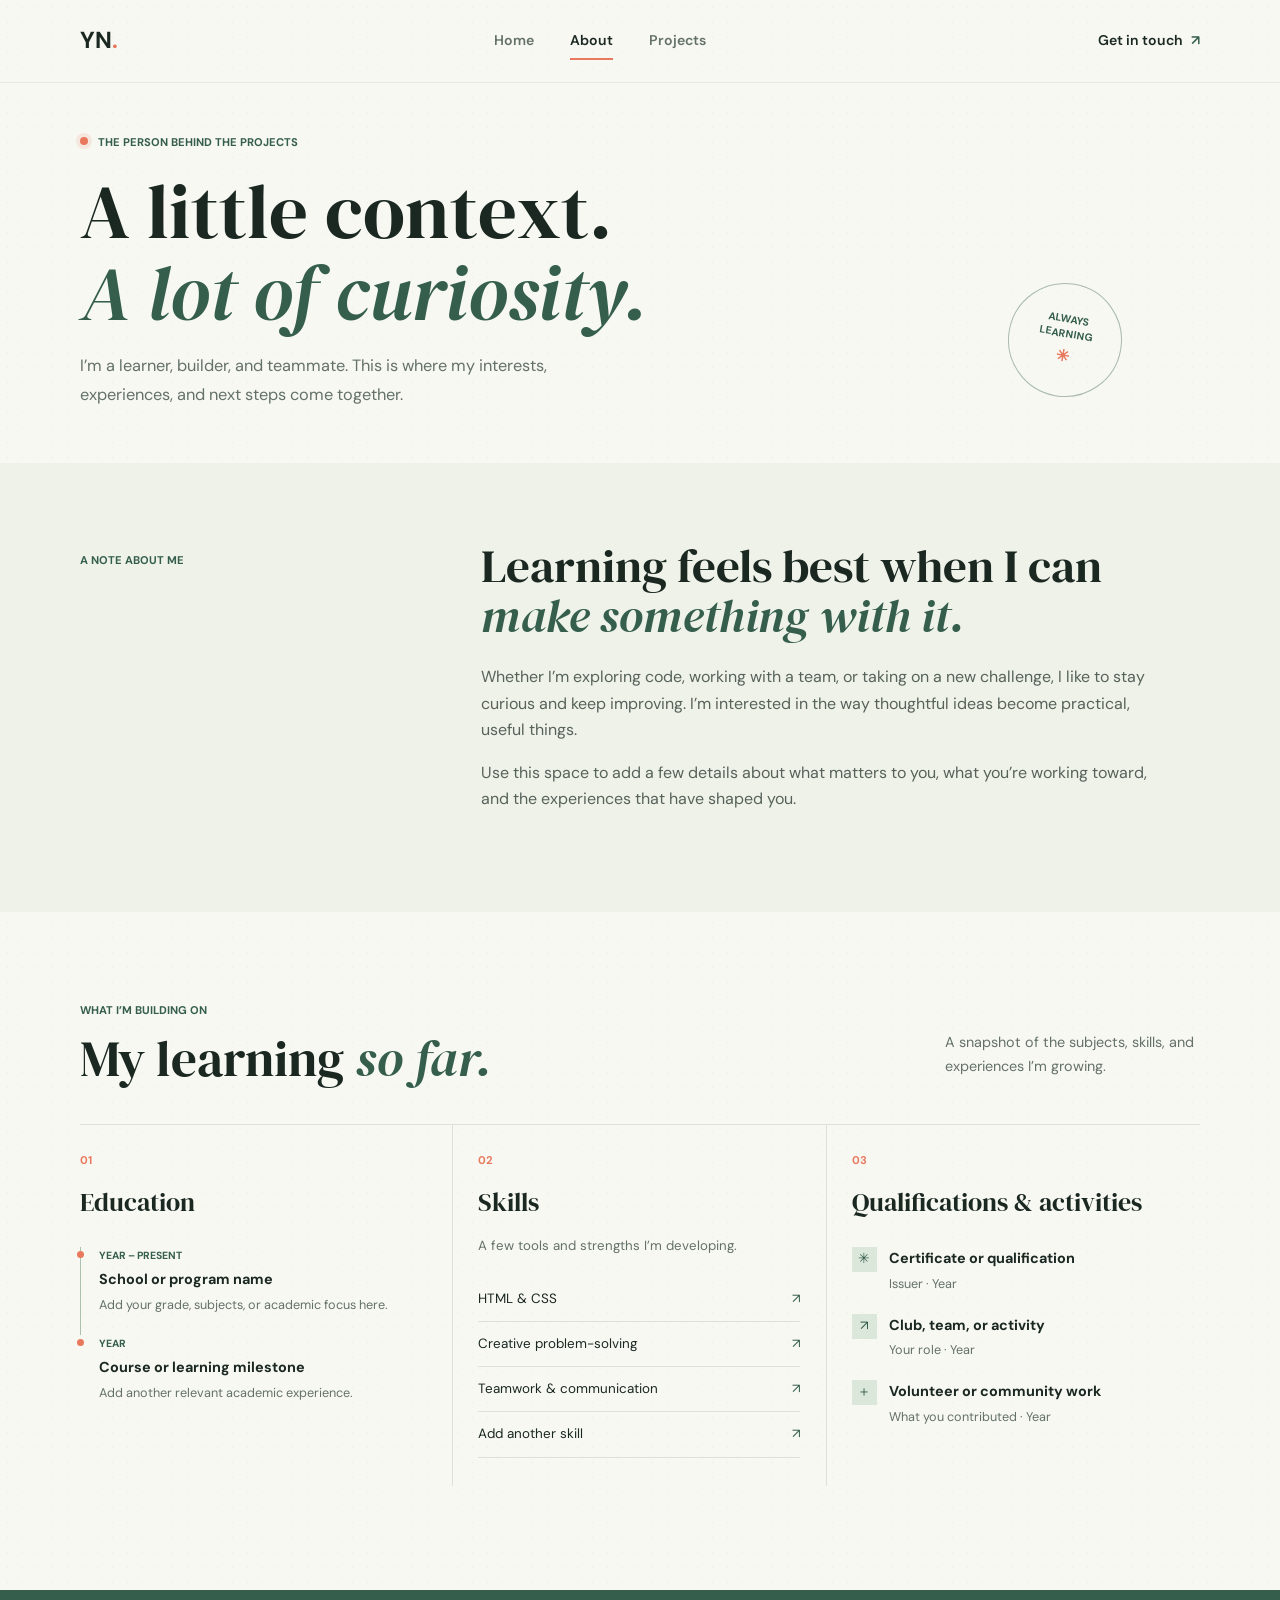
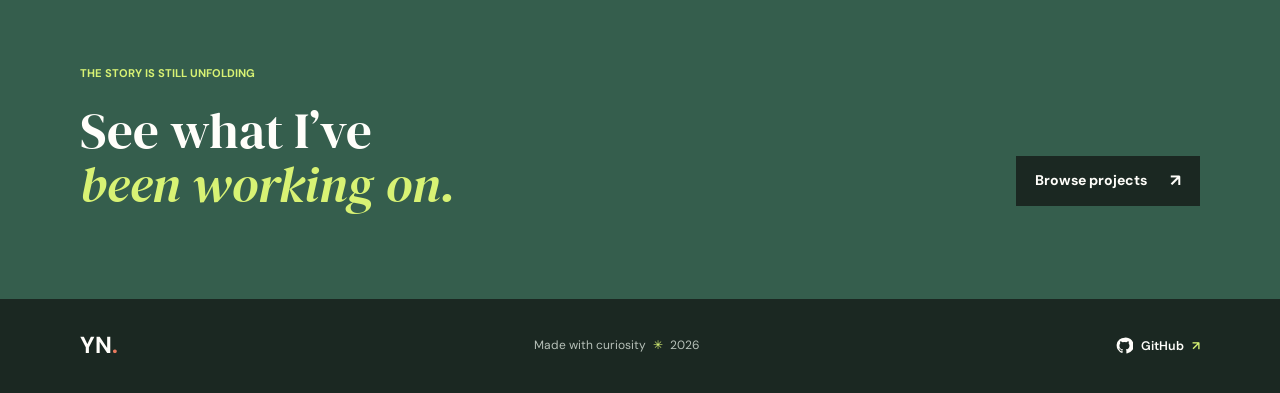
==== about.html @ 44fc3800 "Initial commit" ====
<!doctype html>
<html lang="en">
<head>
  <meta charset="utf-8">
  <meta name="viewport" content="width=device-width, initial-scale=1">
  <meta name="description" content="My academic background, skills, qualifications, and activities.">
  <title>About | Your Name</title>
  <link rel="preconnect" href="https://fonts.googleapis.com">
  <link rel="preconnect" href="https://fonts.gstatic.com" crossorigin>
  <link href="https://fonts.googleapis.com/css2?family=DM+Sans:wght@400;500;600;700&family=DM+Serif+Display&display=swap" rel="stylesheet">
  <link rel="stylesheet" href="styles.css">
</head>
<body>
  <header class="site-header">
    <nav class="nav shell" aria-label="Main navigation">
      <a class="wordmark" href="index.html" aria-label="Your Name home">YN<span>.</span></a>
      <div class="nav-links">
        <a class="nav-link" href="index.html">Home</a>
        <a class="nav-link is-current" href="about.html" aria-current="page">About</a>
        <a class="nav-link" href="projects.html">Projects</a>
      </div>
      <a class="nav-contact" href="mailto:hello@example.com">Get in touch <span aria-hidden="true">↗</span></a>
    </nav>
  </header>

  <main>
    <section class="page-intro shell">
      <p class="eyebrow"><span class="status-dot"></span> THE PERSON BEHIND THE PROJECTS</p>
      <h1>A little context.<br><em>A lot of curiosity.</em></h1>
      <p class="page-lede">I’m a learner, builder, and teammate. This is where my interests, experiences, and next steps come together.</p>
      <div class="about-stamp" aria-hidden="true">ALWAYS<br>LEARNING <span>✳</span></div>
    </section>

    <section class="about-story section-band">
      <div class="shell story-grid">
        <p class="eyebrow">A NOTE ABOUT ME</p>
        <div>
          <h2>Learning feels best when I can <em>make something with it.</em></h2>
          <p>Whether I’m exploring code, working with a team, or taking on a new challenge, I like to stay curious and keep improving. I’m interested in the way thoughtful ideas become practical, useful things.</p>
          <p>Use this space to add a few details about what matters to you, what you’re working toward, and the experiences that have shaped you.</p>
        </div>
      </div>
    </section>

    <section class="credentials shell">
      <div class="section-heading">
        <div>
          <p class="eyebrow">WHAT I’M BUILDING ON</p>
          <h2>My learning <em>so far.</em></h2>
        </div>
        <p class="section-aside">A snapshot of the subjects, skills, and experiences I’m growing.</p>
      </div>
      <div class="credentials-grid">
        <article class="credential-block education-block">
          <span class="block-index">01</span>
          <h3>Education</h3>
          <div class="timeline-entry">
            <span class="timeline-dot"></span>
            <p class="entry-date">YEAR – PRESENT</p>
            <h4>School or program name</h4>
            <p>Add your grade, subjects, or academic focus here.</p>
          </div>
          <div class="timeline-entry">
            <span class="timeline-dot"></span>
            <p class="entry-date">YEAR</p>
            <h4>Course or learning milestone</h4>
            <p>Add another relevant academic experience.</p>
          </div>
        </article>
        <article class="credential-block skills-block">
          <span class="block-index">02</span>
          <h3>Skills</h3>
          <p class="block-lede">A few tools and strengths I’m developing.</p>
          <ul class="skill-list">
            <li><span>HTML &amp; CSS</span><span class="skill-mark">↗</span></li>
            <li><span>Creative problem-solving</span><span class="skill-mark">↗</span></li>
            <li><span>Teamwork &amp; communication</span><span class="skill-mark">↗</span></li>
            <li><span>Add another skill</span><span class="skill-mark">↗</span></li>
          </ul>
        </article>
        <article class="credential-block experience-block">
          <span class="block-index">03</span>
          <h3>Qualifications &amp; activities</h3>
          <div class="activity-entry">
            <span class="activity-icon" aria-hidden="true">✳</span>
            <div><h4>Certificate or qualification</h4><p>Issuer · Year</p></div>
          </div>
          <div class="activity-entry">
            <span class="activity-icon" aria-hidden="true">↗</span>
            <div><h4>Club, team, or activity</h4><p>Your role · Year</p></div>
          </div>
          <div class="activity-entry">
            <span class="activity-icon" aria-hidden="true">＋</span>
            <div><h4>Volunteer or community work</h4><p>What you contributed · Year</p></div>
          </div>
        </article>
      </div>
    </section>

    <section class="about-cta">
      <div class="shell about-cta-inner">
        <p class="eyebrow">THE STORY IS STILL UNFOLDING</p>
        <h2>See what I’ve<br><em>been working on.</em></h2>
        <a class="button button-dark" href="projects.html">Browse projects <span aria-hidden="true">↗</span></a>
      </div>
    </section>
  </main>

  <footer class="site-footer">
    <div class="shell footer-inner">
      <a class="wordmark footer-mark" href="index.html" aria-label="Your Name home">YN<span>.</span></a>
      <p>Made with curiosity <span aria-hidden="true">✳</span> <span>2026</span></p>
      <a class="github-link" href="https://github.com/your-username/your-repository" target="_blank" rel="noreferrer" aria-label="Visit my GitHub repository">
        <svg viewBox="0 0 24 24" aria-hidden="true"><path d="M12 .9a11.1 11.1 0 0 0-3.51 21.63c.56.1.76-.24.76-.54v-2.1c-3.1.67-3.76-1.32-3.76-1.32-.5-1.29-1.24-1.63-1.24-1.63-1.02-.7.08-.69.08-.69 1.12.08 1.71 1.15 1.71 1.15 1 .1.75 2.4 3.19 1.71.1-.73.39-1.23.7-1.52-2.48-.28-5.09-1.24-5.09-5.52 0-1.22.44-2.21 1.15-2.99-.12-.28-.5-1.42.11-2.95 0 0 .94-.3 3.05 1.14a10.6 10.6 0 0 1 5.55 0c2.11-1.44 3.05-1.14 3.05-1.14.61 1.53.23 2.67.11 2.95.71.78 1.14 1.77 1.14 2.99 0 4.29-2.61 5.23-5.1 5.51.4.35.76 1.03.76 2.08v3.08c0 .3.2.65.77.54A11.1 11.1 0 0 0 12 .9Z"/></svg>
        <span>GitHub</span><span aria-hidden="true">↗</span>
      </a>
    </div>
  </footer>
</body>
</html>
---- styles.css ----
:root {
  color-scheme: light;
  --ink: #1b2822;
  --muted: #647169;
  --paper: #f7f8f2;
  --white: #fffefa;
  --line: #dce2d8;
  --green: #355e4d;
  --lime: #d8f274;
  --coral: #e8795e;
  --blue: #c9e2dd;
  --serif: "DM Serif Display", Georgia, serif;
  --sans: "DM Sans", "Segoe UI", sans-serif;
}

* { box-sizing: border-box; }
html { scroll-behavior: smooth; }
body {
  margin: 0;
  color: var(--ink);
  background-color: var(--paper);
  background-image: radial-gradient(#28463612 .8px, transparent .8px);
  background-size: 15px 15px;
  font-family: var(--sans);
  font-size: 16px;
  line-height: 1.65;
}
a { color: inherit; text-decoration: none; }
img { display: block; max-width: 100%; }
.shell { width: min(1120px, calc(100% - 64px)); margin-inline: auto; }

.site-header { position: relative; z-index: 2; border-bottom: 1px solid #dce2d899; }
.nav { min-height: 82px; display: flex; align-items: center; justify-content: space-between; gap: 28px; }
.wordmark { font-size: 1.45rem; line-height: 1; font-weight: 700; letter-spacing: 0; }
.wordmark span { color: var(--coral); }
.nav-links { display: flex; align-items: center; gap: 36px; }
.nav-link, .nav-contact { font-size: .88rem; font-weight: 600; }
.nav-link { position: relative; color: var(--muted); transition: color .2s ease; }
.nav-link::after { position: absolute; right: 0; bottom: -7px; left: 0; height: 2px; content: ""; background: var(--coral); transform: scaleX(0); transform-origin: left; transition: transform .2s ease; }
.nav-link:hover, .nav-link.is-current { color: var(--ink); }
.nav-link:hover::after, .nav-link.is-current::after { transform: scaleX(1); }
.nav-contact { padding: 10px 0 10px 16px; }
.nav-contact span { margin-left: 5px; color: var(--green); }

.hero { position: relative; min-height: 650px; display: grid; grid-template-columns: 1.03fr .97fr; align-items: center; padding-top: 40px; padding-bottom: 88px; }
.hero-copy { position: relative; z-index: 1; padding-bottom: 20px; animation: rise-in .7s both; }
.eyebrow { margin: 0 0 21px; color: var(--green); font-size: .7rem; font-weight: 700; letter-spacing: 0; line-height: 1.5; }
.status-dot { display: inline-block; width: 8px; height: 8px; margin-right: 7px; border-radius: 50%; background: var(--coral); vertical-align: 1px; box-shadow: 0 0 0 4px #e8795e22; }
h1, h2, h3, h4, p { margin-top: 0; }
h1, h2 { font-family: var(--serif); font-weight: 400; letter-spacing: 0; line-height: 1.05; }
h1 { margin-bottom: 25px; font-size: clamp(3.35rem, 6vw, 5.8rem); }
h1 em, h2 em { color: var(--green); font-weight: 400; }
.hero-intro { max-width: 460px; margin-bottom: 29px; color: #536159; font-size: 1.04rem; line-height: 1.8; }
.hero-intro strong { color: var(--ink); font-weight: 700; }
.hero-actions { display: flex; align-items: center; flex-wrap: wrap; gap: 24px; }
.button { min-height: 50px; display: inline-flex; align-items: center; justify-content: center; gap: 23px; padding: 0 19px; font-size: .88rem; font-weight: 700; transition: transform .2s ease, box-shadow .2s ease; }
.button:hover { transform: translateY(-3px); box-shadow: 0 8px 18px #1b282222; }
.button-dark { color: var(--white); background: var(--ink); }
.button-dark span, .button-lime span { font-size: 1.05rem; }
.button-lime { color: var(--ink); background: var(--lime); }
.text-link { display: inline-flex; align-items: center; gap: 11px; color: var(--ink); font-size: .88rem; font-weight: 700; }
.text-link span, .project-link span { transition: transform .2s ease; }
.text-link:hover span, .project-link:hover span { transform: translateX(4px); }
.hero-note { margin: 29px 0 0; color: #808a83; font-size: .78rem; }
.hero-visual { position: relative; width: 100%; max-width: 480px; height: 450px; justify-self: end; animation: rise-in .8s .12s both; }
.visual-grid { position: absolute; inset: 30px 2px 6px 25px; background-image: linear-gradient(#355e4d15 1px, transparent 1px), linear-gradient(90deg, #355e4d15 1px, transparent 1px); background-size: 32px 32px; mask-image: linear-gradient(145deg, #000 10%, transparent 90%); }
.photo-frame { position: absolute; inset: 25px 57px 31px 65px; padding: 13px; background: var(--white); box-shadow: 0 18px 40px #27372d1b; transform: rotate(3deg); }
.photo-placeholder { position: relative; width: 100%; height: 100%; overflow: hidden; background: linear-gradient(150deg, #d7eddb 0%, #d7eddb 47%, #f5bb93 47%, #f5bb93 100%); }
.photo-sun { position: absolute; top: 16%; right: 14%; width: 55px; aspect-ratio: 1; border-radius: 50%; background: var(--lime); }
.photo-head { position: absolute; z-index: 1; top: 25%; left: 38%; width: 30%; aspect-ratio: .88; border: 8px solid #76584b; border-radius: 48% 48% 42% 42%; background: #d79a77; }
.photo-body { position: absolute; bottom: -7%; left: 15%; width: 72%; height: 50%; border-radius: 50% 50% 0 0; background: var(--green); }
.photo-label { position: absolute; z-index: 2; right: 10px; bottom: 10px; padding: 5px 8px; color: var(--ink); background: var(--white); font-size: .55rem; font-weight: 700; line-height: 1.4; }
.orbit { position: absolute; border: 1px solid #355e4d48; border-radius: 50%; transform: rotate(-24deg); }
.orbit-one { top: 1px; right: 0; width: 133px; height: 66px; }
.orbit-two { bottom: 1px; left: 3px; width: 120px; height: 58px; }
.visual-sticker { position: absolute; right: 1px; bottom: 56px; z-index: 1; display: grid; width: 102px; aspect-ratio: 1; place-content: center; border-radius: 50%; color: var(--ink); background: var(--lime); font-size: .72rem; font-weight: 700; line-height: 1.25; text-align: center; transform: rotate(9deg); }
.visual-sticker span { position: absolute; top: 12px; right: 14px; color: var(--coral); font-size: 1.05rem; }
.visual-caption { position: absolute; bottom: 4px; left: 83px; margin: 0; color: var(--muted); font-size: .7rem; }
.scroll-cue { position: absolute; bottom: 31px; left: 0; display: flex; align-items: center; gap: 11px; color: var(--muted); font-size: .65rem; font-weight: 700; }
.scroll-cue span, .intro-jump span { color: var(--coral); font-size: 1rem; }

.section-band { background: #eff2e9; }
.work-preview { padding: 86px 0 99px; }
.section-heading { display: flex; align-items: end; justify-content: space-between; gap: 32px; margin-bottom: 38px; }
.section-heading .eyebrow { margin-bottom: 13px; }
h2 { margin-bottom: 0; font-size: clamp(2.4rem, 4vw, 3.8rem); }
.section-heading > .text-link { margin-bottom: 9px; }
.preview-grid { display: grid; grid-template-columns: 1.2fr 1fr 1fr; gap: 16px; }
.preview-item { position: relative; min-height: 264px; display: flex; flex-direction: column; justify-content: space-between; overflow: hidden; padding: 23px; transition: transform .25s ease; }
.preview-item:hover { transform: translateY(-5px); }
.preview-web { color: var(--white); background: var(--green); }
.preview-web::after { position: absolute; right: -24px; bottom: -50px; width: 175px; height: 175px; border: 1px solid #ffffff50; border-radius: 50%; content: ""; box-shadow: 0 0 0 23px #ffffff0d, 0 0 0 49px #ffffff0d; }
.preview-code { color: var(--ink); background: var(--lime); }
.preview-code::after { position: absolute; right: -24px; bottom: -46px; width: 155px; height: 155px; border: 1px solid #1b282242; border-radius: 50%; content: ""; box-shadow: 0 0 0 20px #1b28220c, 0 0 0 43px #1b28220c; }
.preview-robot { color: var(--ink); background: var(--blue); }
.preview-robot::after { position: absolute; right: 13px; bottom: 16px; width: 82px; height: 82px; border: 1px solid #355e4d66; content: ""; transform: rotate(24deg); }
.preview-number { position: relative; z-index: 1; font-size: .65rem; font-weight: 700; }
.preview-title { position: relative; z-index: 1; font-family: var(--serif); font-size: 1.95rem; line-height: 1.08; }
.preview-arrow { position: absolute; right: 19px; bottom: 18px; z-index: 1; font-size: 1.2rem; }
.next-step { padding-top: 91px; padding-bottom: 100px; }
.next-step .eyebrow { margin-bottom: 18px; }
.next-step-row { display: flex; align-items: end; justify-content: space-between; gap: 32px; }
.next-step h2 { font-size: clamp(2.8rem, 5vw, 4.8rem); }
.next-step .button { margin-bottom: 10px; }

.page-intro { position: relative; min-height: 380px; display: flex; flex-direction: column; justify-content: center; padding-top: 49px; padding-bottom: 52px; }
.page-intro h1 { margin-bottom: 18px; font-size: clamp(3.4rem, 6vw, 5.2rem); }
.page-lede { max-width: 530px; margin-bottom: 0; color: var(--muted); font-size: 1.02rem; line-height: 1.8; }
.about-stamp { position: absolute; right: 7%; bottom: 66px; display: grid; width: 114px; aspect-ratio: 1; place-content: center; border: 1px solid #355e4d66; border-radius: 50%; color: var(--green); font-size: .65rem; font-weight: 700; line-height: 1.4; text-align: center; transform: rotate(10deg); }
.about-stamp span { margin-top: 4px; color: var(--coral); font-size: 1rem; }
.about-story { padding: 78px 0 84px; }
.story-grid { display: grid; grid-template-columns: .65fr 1.35fr; gap: 55px; }
.story-grid > .eyebrow { margin-top: 11px; }
.story-grid h2 { max-width: 670px; margin-bottom: 24px; font-size: clamp(2.2rem, 3.7vw, 3.5rem); }
.story-grid p:not(.eyebrow) { max-width: 690px; color: #56625a; }
.credentials { padding-top: 90px; padding-bottom: 104px; }
.section-aside { max-width: 255px; margin-bottom: 7px; color: var(--muted); font-size: .9rem; }
.credentials-grid { display: grid; grid-template-columns: 1fr 1fr 1fr; border-top: 1px solid var(--line); }
.credential-block { position: relative; min-height: 340px; padding: 26px 26px 28px 0; border-right: 1px solid var(--line); }
.credential-block + .credential-block { padding-left: 25px; }
.credential-block:last-child { padding-right: 0; border-right: 0; }
.block-index { display: block; margin-bottom: 12px; color: var(--coral); font-size: .7rem; font-weight: 700; }
.credential-block h3 { margin-bottom: 22px; font-family: var(--serif); font-size: 1.65rem; font-weight: 400; }
.timeline-entry { position: relative; padding: 0 0 19px 18px; border-left: 1px solid #adc0ae; }
.timeline-entry:last-child { padding-bottom: 0; border-color: transparent; }
.timeline-dot { position: absolute; top: 4px; left: -4px; width: 7px; height: 7px; border-radius: 50%; background: var(--coral); }
.entry-date { margin-bottom: 4px; color: var(--green); font-size: .65rem; font-weight: 700; }
.timeline-entry h4, .activity-entry h4 { margin-bottom: 3px; font-size: .9rem; font-weight: 700; }
.timeline-entry p:last-child, .activity-entry p { margin-bottom: 0; color: var(--muted); font-size: .79rem; }
.block-lede { margin: -12px 0 20px; color: var(--muted); font-size: .83rem; }
.skill-list { margin: 0; padding: 0; list-style: none; }
.skill-list li { display: flex; align-items: center; justify-content: space-between; gap: 10px; padding: 11px 0; border-bottom: 1px solid var(--line); font-size: .84rem; }
.skill-mark { color: var(--green); }
.activity-entry { display: flex; align-items: flex-start; gap: 12px; margin-bottom: 19px; }
.activity-icon { width: 25px; height: 25px; display: grid; flex: 0 0 25px; place-items: center; color: var(--green); background: #dce7dc; font-size: .85rem; }
.about-cta { padding: 75px 0 87px; color: var(--white); background: var(--green); }
.about-cta-inner { display: grid; grid-template-columns: 1fr auto; align-items: end; gap: 23px; }
.about-cta .eyebrow { grid-column: 1 / -1; margin-bottom: 0; color: var(--lime); }
.about-cta h2 { font-size: clamp(2.5rem, 4vw, 3.8rem); }
.about-cta h2 em { color: var(--lime); }
.about-cta .button { grid-column: 2; grid-row: 2; margin-bottom: 6px; }

.projects-intro { min-height: 365px; }
.intro-jump { display: inline-flex; align-items: center; gap: 10px; margin-top: 27px; color: var(--muted); font-size: .68rem; font-weight: 700; }
.projects-list { padding: 38px 0 54px; }
.project-stack { display: grid; gap: 20px; }
.project-card { display: grid; grid-template-columns: 1fr 1fr; align-items: center; gap: clamp(30px, 6vw, 78px); min-height: 340px; padding: 24px; background: var(--white); }
.project-card-reverse .project-image { order: 2; }
.project-card-reverse .project-copy { order: 1; padding-left: 18px; }
.project-image { position: relative; min-height: 288px; overflow: hidden; background: var(--blue); }
.project-image img { position: absolute; inset: 0; width: 100%; height: 100%; object-fit: cover; transition: transform .5s ease; }
.project-card:hover .project-image img { transform: scale(1.04); }
.project-image-one img { filter: saturate(.72); }
.project-image-two img { filter: saturate(.78); }
.project-image-three img { filter: saturate(.78); }
.project-image-four img { filter: saturate(.66); }
.image-index, .image-caption { position: absolute; z-index: 1; color: var(--ink); background: var(--white); font-size: .66rem; font-weight: 700; }
.image-index { top: 13px; left: 13px; display: grid; width: 34px; aspect-ratio: 1; place-items: center; }
.image-caption { right: 13px; bottom: 13px; padding: 6px 9px; }
.project-copy { padding: 15px 26px 15px 0; }
.project-copy .eyebrow { display: flex; flex-wrap: wrap; align-items: center; gap: 11px; margin-bottom: 14px; }
.project-type { color: #818a82; font-size: .61rem; }
.project-copy h2 { margin-bottom: 14px; font-size: clamp(2rem, 3.1vw, 2.9rem); }
.project-copy > p:not(.eyebrow) { max-width: 410px; margin-bottom: 19px; color: var(--muted); font-size: .9rem; line-height: 1.75; }
.project-link { display: inline-flex; align-items: center; gap: 11px; padding-bottom: 4px; border-bottom: 1px solid #355e4d66; color: var(--green); font-size: .82rem; font-weight: 700; }
.project-end { padding-top: 83px; padding-bottom: 94px; }
.project-end .eyebrow { margin-bottom: 15px; }
.project-end h2 { margin-bottom: 26px; font-size: clamp(2.7rem, 4.5vw, 4.3rem); }
.project-end .button { width: fit-content; }

.site-footer { color: #e8eee8; background: var(--ink); }
.footer-inner { min-height: 94px; display: flex; align-items: center; justify-content: space-between; gap: 20px; }
.footer-mark { color: var(--white); }
.footer-inner p { margin: 0; color: #b7c1b9; font-size: .75rem; }
.footer-inner p span:first-child { padding: 0 4px; color: var(--lime); }
.github-link { display: inline-flex; align-items: center; gap: 8px; color: var(--white); font-size: .78rem; font-weight: 600; }
.github-link svg { width: 17px; height: 17px; fill: currentColor; }
.github-link span:last-child { color: var(--lime); }

@keyframes rise-in { from { opacity: 0; transform: translateY(14px); } to { opacity: 1; transform: translateY(0); } }

@media (max-width: 760px) {
  .shell { width: min(100% - 40px, 560px); }
  .nav { min-height: 70px; gap: 15px; }
  .nav-links { gap: 18px; }
  .nav-contact { padding-left: 0; font-size: .78rem; }
  .nav-link { font-size: .82rem; }
  .hero { min-height: auto; grid-template-columns: 1fr; gap: 13px; padding-top: 70px; padding-bottom: 94px; }
  .hero-copy { padding-bottom: 0; }
  .hero h1 { font-size: clamp(3.3rem, 12vw, 5rem); }
  .hero-visual { width: min(100%, 430px); height: 390px; justify-self: center; margin-top: 16px; }
  .photo-frame { inset: 18px 56px 27px 57px; }
  .scroll-cue { bottom: 25px; }
  .work-preview { padding: 68px 0 74px; }
  .preview-grid { grid-template-columns: 1fr 1fr; }
  .preview-item:first-child { grid-column: 1 / -1; min-height: 220px; }
  .preview-item { min-height: 210px; }
  .next-step { padding-top: 70px; padding-bottom: 76px; }
  .page-intro { min-height: 340px; padding-top: 56px; padding-bottom: 50px; }
  .about-stamp { right: 3%; bottom: 35px; width: 88px; font-size: .58rem; }
  .about-story { padding: 62px 0; }
  .story-grid { grid-template-columns: 1fr; gap: 5px; }
  .credentials { padding-top: 68px; padding-bottom: 75px; }
  .credentials-grid { grid-template-columns: 1fr 1fr; }
  .credential-block { min-height: 0; padding-bottom: 28px; }
  .skills-block { border-right: 0; }
  .experience-block { grid-column: 1 / -1; padding: 25px 0 0 !important; border-top: 1px solid var(--line); }
  .about-cta { padding: 61px 0 68px; }
  .project-card { grid-template-columns: 1fr; gap: 20px; padding: 16px; }
  .project-card-reverse .project-image, .project-card-reverse .project-copy { order: initial; }
  .project-card-reverse .project-copy { padding-left: 0; }
  .project-image { min-height: 260px; }
  .project-copy { padding: 4px 8px 14px; }
  .projects-list { padding-top: 25px; padding-bottom: 36px; }
  .project-stack { gap: 16px; }
  .project-end { padding-top: 66px; padding-bottom: 76px; }
}

@media (max-width: 440px) {
  .shell { width: calc(100% - 34px); }
  .nav { flex-wrap: wrap; padding-top: 13px; padding-bottom: 12px; }
  .wordmark { font-size: 1.3rem; }
  .nav-links { order: 3; width: 100%; justify-content: center; gap: 33px; }
  .nav-contact { margin-left: auto; }
  .hero { padding-top: 53px; }
  .eyebrow { font-size: .64rem; }
  .hero-intro { font-size: .96rem; }
  .hero-visual { height: 330px; }
  .photo-frame { inset: 12px 46px 24px 47px; }
  .visual-sticker { right: 0; bottom: 47px; width: 82px; font-size: .62rem; }
  .visual-caption { left: 50px; font-size: .64rem; }
  .section-heading { align-items: flex-start; flex-direction: column; gap: 17px; margin-bottom: 26px; }
  .section-heading > .text-link { margin-bottom: 0; }
  .preview-grid { grid-template-columns: 1fr; }
  .preview-item, .preview-item:first-child { grid-column: auto; min-height: 180px; }
  .preview-title { font-size: 1.75rem; }
  .next-step-row { align-items: flex-start; flex-direction: column; gap: 22px; }
  .next-step .button { margin-bottom: 0; }
  .page-intro { min-height: 325px; }
  .page-intro h1 { font-size: clamp(3rem, 15vw, 4.2rem); }
  .about-stamp { right: 5px; bottom: 15px; width: 72px; }
  .section-aside { max-width: 100%; }
  .credentials-grid { grid-template-columns: 1fr; }
  .credential-block, .credential-block + .credential-block { padding: 24px 0; border-right: 0; border-bottom: 1px solid var(--line); }
  .credential-block:last-child { border-bottom: 0; }
  .experience-block { grid-column: auto; border-top: 0; }
  .about-cta-inner { grid-template-columns: 1fr; }
  .about-cta .eyebrow { grid-column: auto; }
  .about-cta .button { grid-column: auto; grid-row: auto; }
  .project-image { min-height: 215px; }
  .footer-inner { min-height: 110px; flex-wrap: wrap; justify-content: space-between; padding-top: 20px; padding-bottom: 20px; }
  .footer-inner p { order: 3; width: 100%; }
}

@media (prefers-reduced-motion: reduce) {
  *, *::before, *::after { scroll-behavior: auto !important; animation-duration: .01ms !important; animation-iteration-count: 1 !important; transition-duration: .01ms !important; }
}
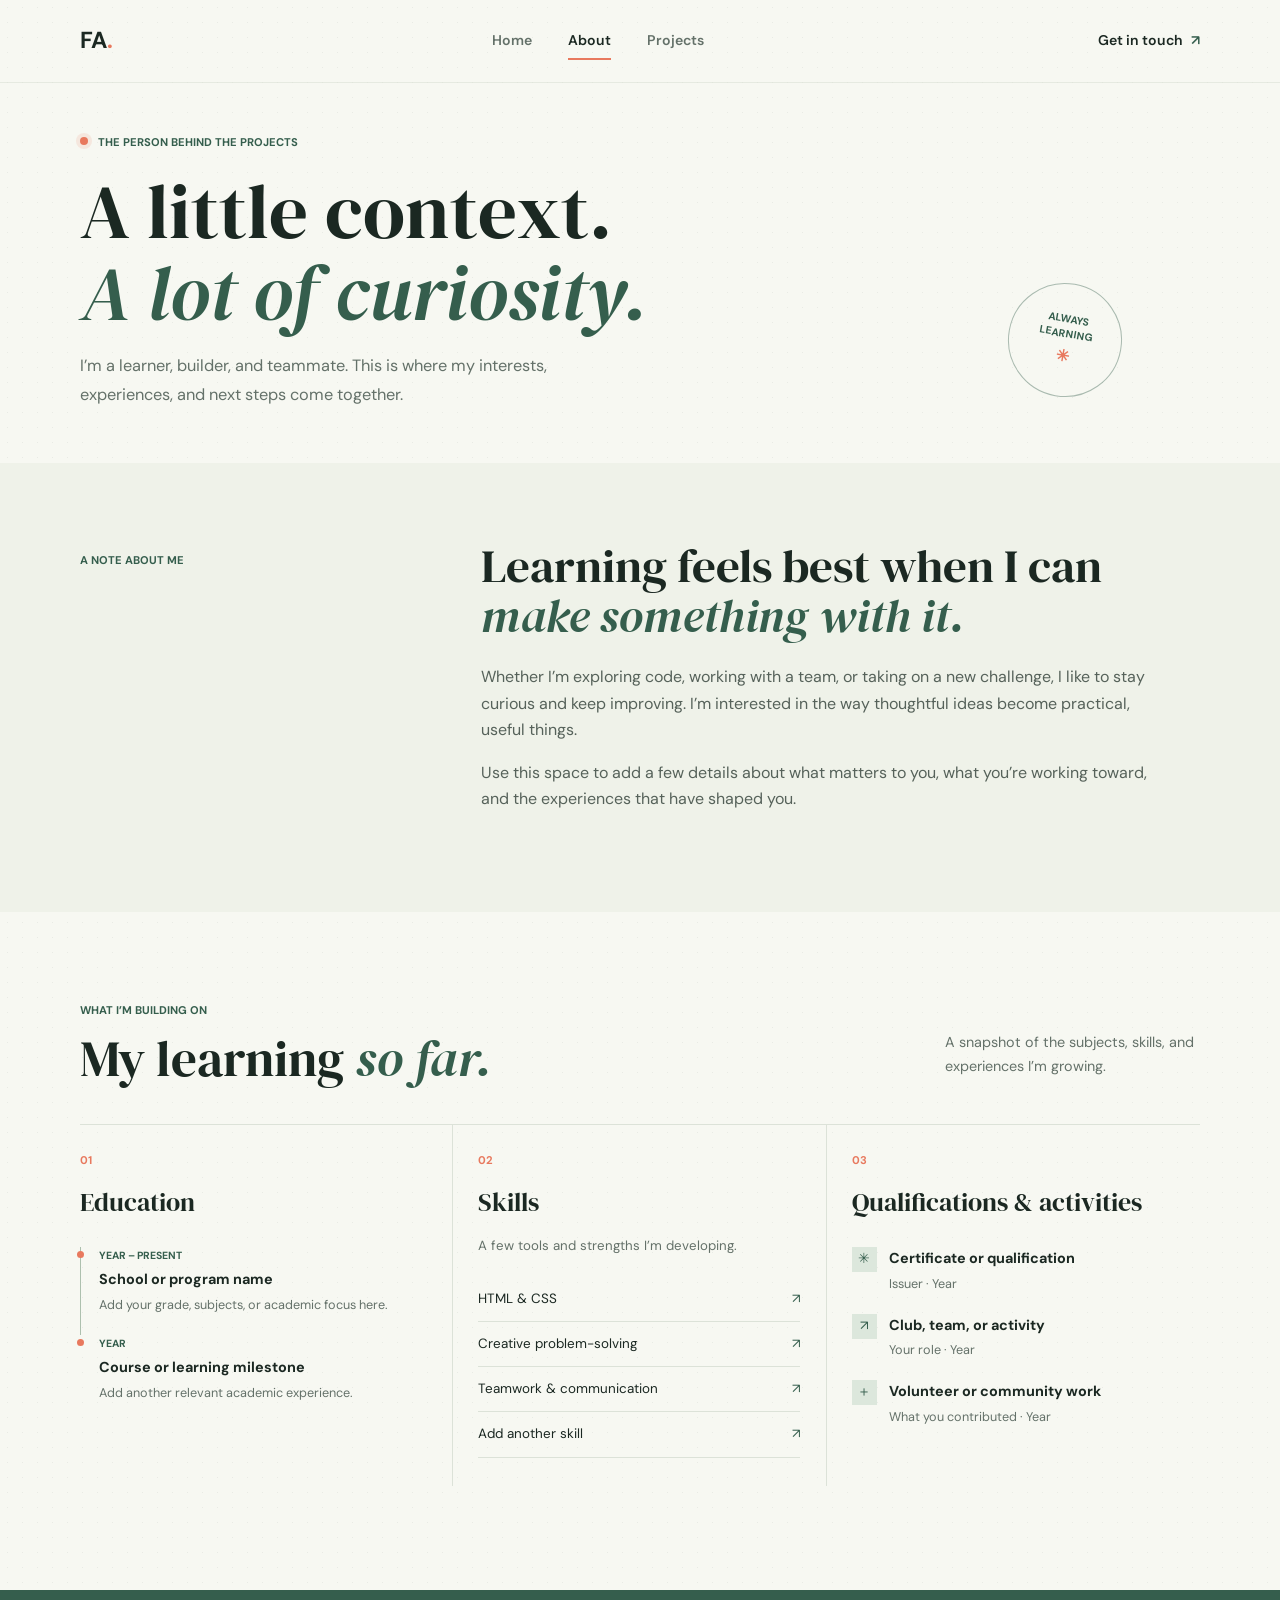
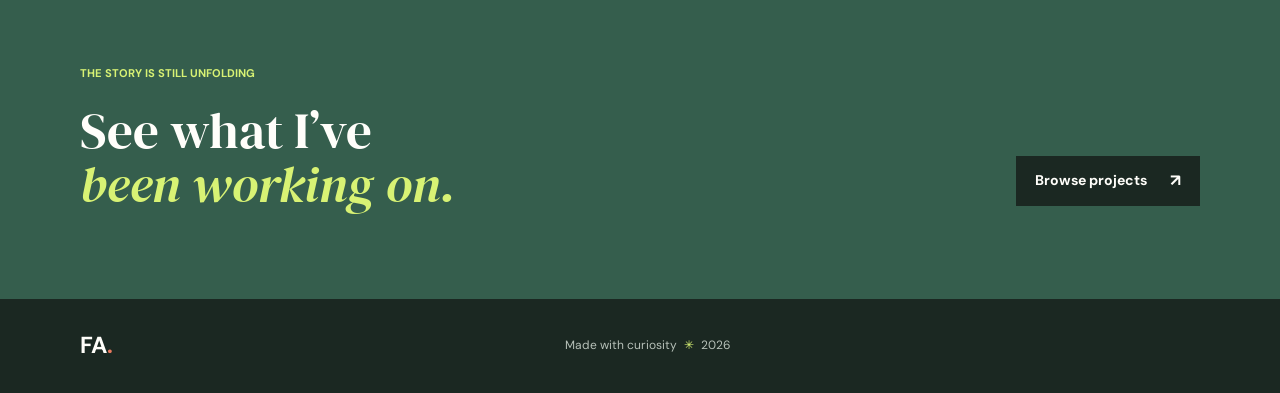
==== commit 62952fd4: "Convert chat log file extension to markdown" ====
--- a/about.html
+++ b/about.html
@@ -4,7 +4,7 @@
   <meta charset="utf-8">
   <meta name="viewport" content="width=device-width, initial-scale=1">
   <meta name="description" content="My academic background, skills, qualifications, and activities.">
-  <title>About | Your Name</title>
+  <title>About | Farida Aslanova</title>
   <link rel="preconnect" href="https://fonts.googleapis.com">
   <link rel="preconnect" href="https://fonts.gstatic.com" crossorigin>
   <link href="https://fonts.googleapis.com/css2?family=DM+Sans:wght@400;500;600;700&family=DM+Serif+Display&display=swap" rel="stylesheet">
@@ -13,7 +13,7 @@
 <body>
   <header class="site-header">
     <nav class="nav shell" aria-label="Main navigation">
-      <a class="wordmark" href="index.html" aria-label="Your Name home">YN<span>.</span></a>
+      <a class="wordmark" href="index.html" aria-label="Farida Aslanova home">FA<span>.</span></a>
       <div class="nav-links">
         <a class="nav-link" href="index.html">Home</a>
         <a class="nav-link is-current" href="about.html" aria-current="page">About</a>
@@ -108,11 +108,10 @@
 
   <footer class="site-footer">
     <div class="shell footer-inner">
-      <a class="wordmark footer-mark" href="index.html" aria-label="Your Name home">YN<span>.</span></a>
+      <a class="wordmark footer-mark" href="index.html" aria-label="Farida Aslanova home">FA<span>.</span></a>
       <p>Made with curiosity <span aria-hidden="true">✳</span> <span>2026</span></p>
       <a class="github-link" href="https://github.com/your-username/your-repository" target="_blank" rel="noreferrer" aria-label="Visit my GitHub repository">
-        <svg viewBox="0 0 24 24" aria-hidden="true"><path d="M12 .9a11.1 11.1 0 0 0-3.51 21.63c.56.1.76-.24.76-.54v-2.1c-3.1.67-3.76-1.32-3.76-1.32-.5-1.29-1.24-1.63-1.24-1.63-1.02-.7.08-.69.08-.69 1.12.08 1.71 1.15 1.71 1.15 1 .1.75 2.4 3.19 1.71.1-.73.39-1.23.7-1.52-2.48-.28-5.09-1.24-5.09-5.52 0-1.22.44-2.21 1.15-2.99-.12-.28-.5-1.42.11-2.95 0 0 .94-.3 3.05 1.14a10.6 10.6 0 0 1 5.55 0c2.11-1.44 3.05-1.14 3.05-1.14.61 1.53.23 2.67.11 2.95.71.78 1.14 1.77 1.14 2.99 0 4.29-2.61 5.23-5.1 5.51.4.35.76 1.03.76 2.08v3.08c0 .3.2.65.77.54A11.1 11.1 0 0 0 12 .9Z"/></svg>
-        <span>GitHub</span><span aria-hidden="true">↗</span>
+        <svg viewBox="0 0 24 24" aria-hidden="true"><path d="M12 .9a11.1 11.1 0 0 0-3.51 21.63c.56.1.76-.24.76-.54v-2.1c-3.1.67-3.76-1.32-3.76-1.32-.5-1.29-1.24-1.63-1.24-1.63-1.02-.7.08-.69.08-.69 1.12.08 1.71 1.15 1.71 1.15 1 .1.75 2.4 3.19 1.71.1-.73.39-1.23.7-1.52-2.48-.28-5.09-1.24-5.09-5.52 0-1.22.44-2.21 1.15-2.99-.12-.28-.5-1.42.1１-2.
       </a>
     </div>
   </footer>
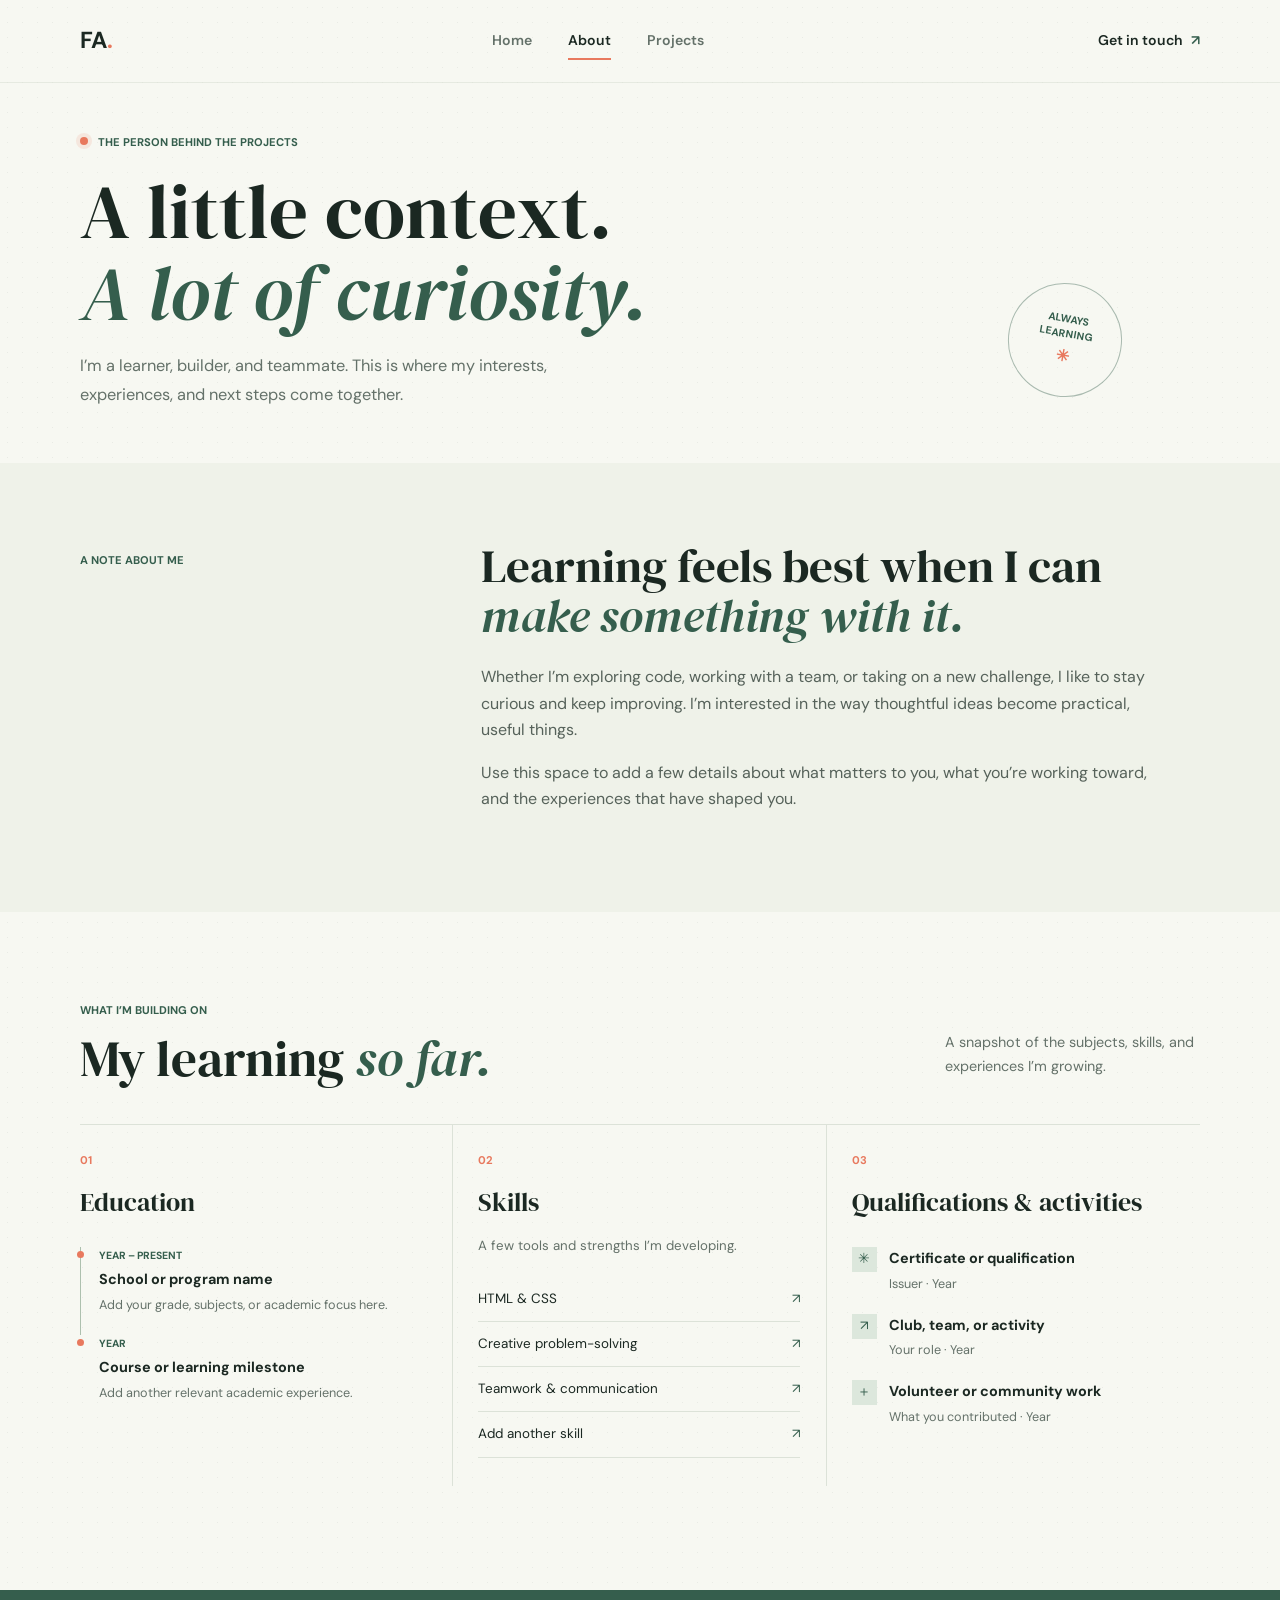
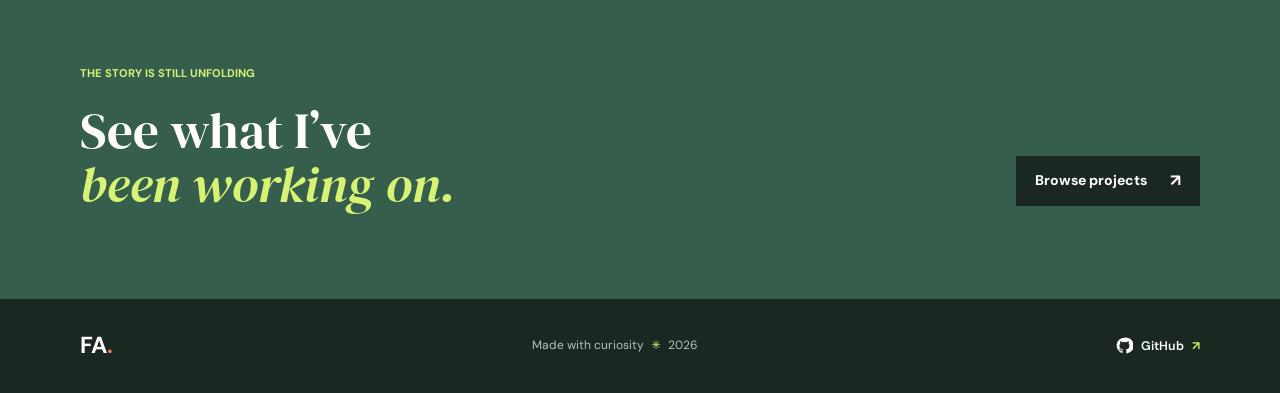
==== commit a7700d1a: "Made some changes to frontend" ====
--- a/about.html
+++ b/about.html
@@ -9,6 +9,7 @@
   <link rel="preconnect" href="https://fonts.gstatic.com" crossorigin>
   <link href="https://fonts.googleapis.com/css2?family=DM+Sans:wght@400;500;600;700&family=DM+Serif+Display&display=swap" rel="stylesheet">
   <link rel="stylesheet" href="styles.css">
+  <script src="cursor.js" defer></script>
 </head>
 <body>
   <header class="site-header">
@@ -19,7 +20,7 @@
         <a class="nav-link is-current" href="about.html" aria-current="page">About</a>
         <a class="nav-link" href="projects.html">Projects</a>
       </div>
-      <a class="nav-contact" href="mailto:hello@example.com">Get in touch <span aria-hidden="true">↗</span></a>
+      <a class="nav-contact" href="mailto:faridaslanova01@gmail.com">Get in touch <span aria-hidden="true">↗</span></a>
     </nav>
   </header>
 
@@ -110,8 +111,9 @@
     <div class="shell footer-inner">
       <a class="wordmark footer-mark" href="index.html" aria-label="Farida Aslanova home">FA<span>.</span></a>
       <p>Made with curiosity <span aria-hidden="true">✳</span> <span>2026</span></p>
-      <a class="github-link" href="https://github.com/your-username/your-repository" target="_blank" rel="noreferrer" aria-label="Visit my GitHub repository">
-        <svg viewBox="0 0 24 24" aria-hidden="true"><path d="M12 .9a11.1 11.1 0 0 0-3.51 21.63c.56.1.76-.24.76-.54v-2.1c-3.1.67-3.76-1.32-3.76-1.32-.5-1.29-1.24-1.63-1.24-1.63-1.02-.7.08-.69.08-.69 1.12.08 1.71 1.15 1.71 1.15 1 .1.75 2.4 3.19 1.71.1-.73.39-1.23.7-1.52-2.48-.28-5.09-1.24-5.09-5.52 0-1.22.44-2.21 1.15-2.99-.12-.28-.5-1.42.1１-2.
+      <a class="github-link" href="https://github.com/faridaslanova01/mygithub" target="_blank" rel="noreferrer" aria-label="Visit my GitHub repository">
+        <svg viewBox="0 0 24 24" aria-hidden="true"><path d="M12 .9a11.1 11.1 0 0 0-3.51 21.63c.56.1.76-.24.76-.54v-2.1c-3.1.67-3.76-1.32-3.76-1.32-.5-1.29-1.24-1.63-1.24-1.63-1.02-.7.08-.69.08-.69 1.12.08 1.71 1.15 1.71 1.15 1 .1.75 2.4 3.19 1.71.1-.73.39-1.23.7-1.52-2.48-.28-5.09-1.24-5.09-5.52 0-1.22.44-2.21 1.15-2.99-.12-.28-.5-1.42.11-2.95 0 0 .94-.3 3.05 1.14a10.6 10.6 0 0 1 5.55 0c2.11-1.44 3.05-1.14 3.05-1.14.61 1.53.23 2.67.11 2.95.71.78 1.14 1.77 1.14 2.99 0 4.29-2.61 5.23-5.1 5.51.4.35.76 1.03.76 2.08v3.08c0 .3.2.65.77.54A11.1 11.1 0 0 0 12 .9Z"/></svg>
+        <span>GitHub</span><span aria-hidden="true">↗</span>
       </a>
     </div>
   </footer>
--- a/styles.css
+++ b/styles.css
@@ -108,6 +108,9 @@
 .page-lede { max-width: 530px; margin-bottom: 0; color: var(--muted); font-size: 1.02rem; line-height: 1.8; }
 .about-stamp { position: absolute; right: 7%; bottom: 66px; display: grid; width: 114px; aspect-ratio: 1; place-content: center; border: 1px solid #355e4d66; border-radius: 50%; color: var(--green); font-size: .65rem; font-weight: 700; line-height: 1.4; text-align: center; transform: rotate(10deg); }
 .about-stamp span { margin-top: 4px; color: var(--coral); font-size: 1rem; }
+@media (max-width: 900px) {
+  .about-stamp { position: static; align-self: flex-end; width: 88px; margin-top: 20px; font-size: .58rem; }
+}
 .about-story { padding: 78px 0 84px; }
 .story-grid { display: grid; grid-template-columns: .65fr 1.35fr; gap: 55px; }
 .story-grid > .eyebrow { margin-top: 11px; }
@@ -187,7 +190,7 @@
   .nav-link { font-size: .82rem; }
   .hero { min-height: auto; grid-template-columns: 1fr; gap: 13px; padding-top: 70px; padding-bottom: 94px; }
   .hero-copy { padding-bottom: 0; }
-  .hero h1 { font-size: clamp(3.3rem, 12vw, 5rem); }
+  .hero h1 { font-size: clamp(2.9rem, 12vw, 4.2rem); }
   .hero-visual { width: min(100%, 430px); height: 390px; justify-self: center; margin-top: 16px; }
   .photo-frame { inset: 18px 56px 27px 57px; }
   .scroll-cue { bottom: 25px; }
@@ -197,7 +200,6 @@
   .preview-item { min-height: 210px; }
   .next-step { padding-top: 70px; padding-bottom: 76px; }
   .page-intro { min-height: 340px; padding-top: 56px; padding-bottom: 50px; }
-  .about-stamp { right: 3%; bottom: 35px; width: 88px; font-size: .58rem; }
   .about-story { padding: 62px 0; }
   .story-grid { grid-template-columns: 1fr; gap: 5px; }
   .credentials { padding-top: 68px; padding-bottom: 75px; }
@@ -225,7 +227,7 @@
   .hero { padding-top: 53px; }
   .eyebrow { font-size: .64rem; }
   .hero-intro { font-size: .96rem; }
-  .hero-visual { height: 330px; }
+  .hero-visual { height: 330px; overflow: hidden; }
   .photo-frame { inset: 12px 46px 24px 47px; }
   .visual-sticker { right: 0; bottom: 47px; width: 82px; font-size: .62rem; }
   .visual-caption { left: 50px; font-size: .64rem; }
@@ -238,7 +240,7 @@
   .next-step .button { margin-bottom: 0; }
   .page-intro { min-height: 325px; }
   .page-intro h1 { font-size: clamp(3rem, 15vw, 4.2rem); }
-  .about-stamp { right: 5px; bottom: 15px; width: 72px; }
+  .about-stamp { width: 72px; }
   .section-aside { max-width: 100%; }
   .credentials-grid { grid-template-columns: 1fr; }
   .credential-block, .credential-block + .credential-block { padding: 24px 0; border-right: 0; border-bottom: 1px solid var(--line); }
@@ -252,6 +254,52 @@
   .footer-inner p { order: 3; width: 100%; }
 }
 
+@media (pointer: fine) and (prefers-reduced-motion: no-preference) {
+  html.has-custom-cursor,
+  html.has-custom-cursor body,
+  html.has-custom-cursor a,
+  html.has-custom-cursor button {
+    cursor: none;
+  }
+  .cursor-orbit {
+    position: fixed;
+    top: 0;
+    left: 0;
+    z-index: 10;
+    width: 24px;
+    height: 24px;
+    border: 1.5px solid var(--green);
+    border-radius: 50%;
+    background: #d8f27433;
+    opacity: 0;
+    pointer-events: none;
+    transition: width .2s ease, height .2s ease, background-color .2s ease, opacity .15s ease;
+    will-change: transform;
+  }
+  .cursor-orbit::after {
+    position: absolute;
+    top: 50%;
+    left: 50%;
+    width: 5px;
+    height: 5px;
+    border-radius: 50%;
+    background: var(--coral);
+    content: "";
+    transform: translate(-50%, -50%);
+  }
+  .cursor-orbit.is-visible { opacity: 1; }
+  .cursor-orbit.is-hovering {
+    width: 38px;
+    height: 38px;
+    background: #d8f27466;
+  }
+  .cursor-orbit.is-pressed { width: 18px; height: 18px; }
+}
+
+@media (max-width: 300px) {
+  .hero h1 { font-size: 2.8rem; }
+}
+
 @media (prefers-reduced-motion: reduce) {
   *, *::before, *::after { scroll-behavior: auto !important; animation-duration: .01ms !important; animation-iteration-count: 1 !important; transition-duration: .01ms !important; }
 }
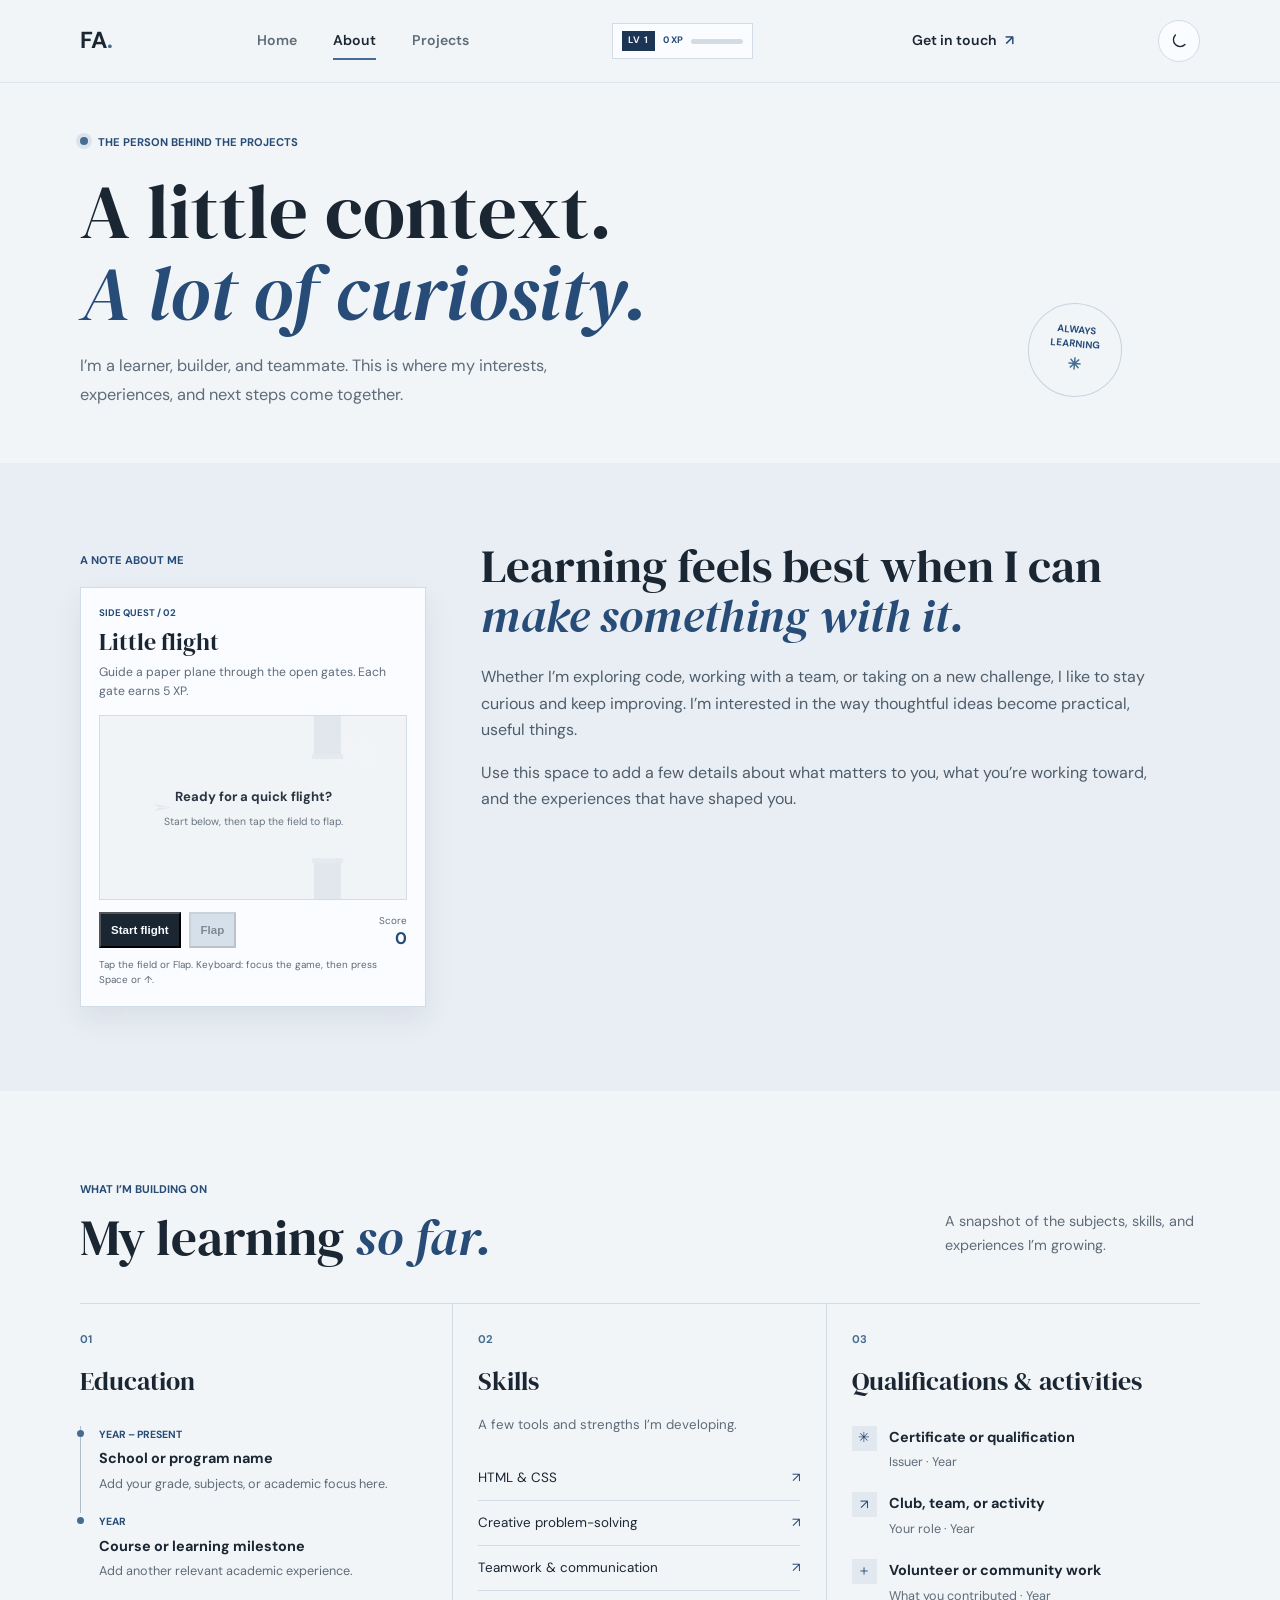
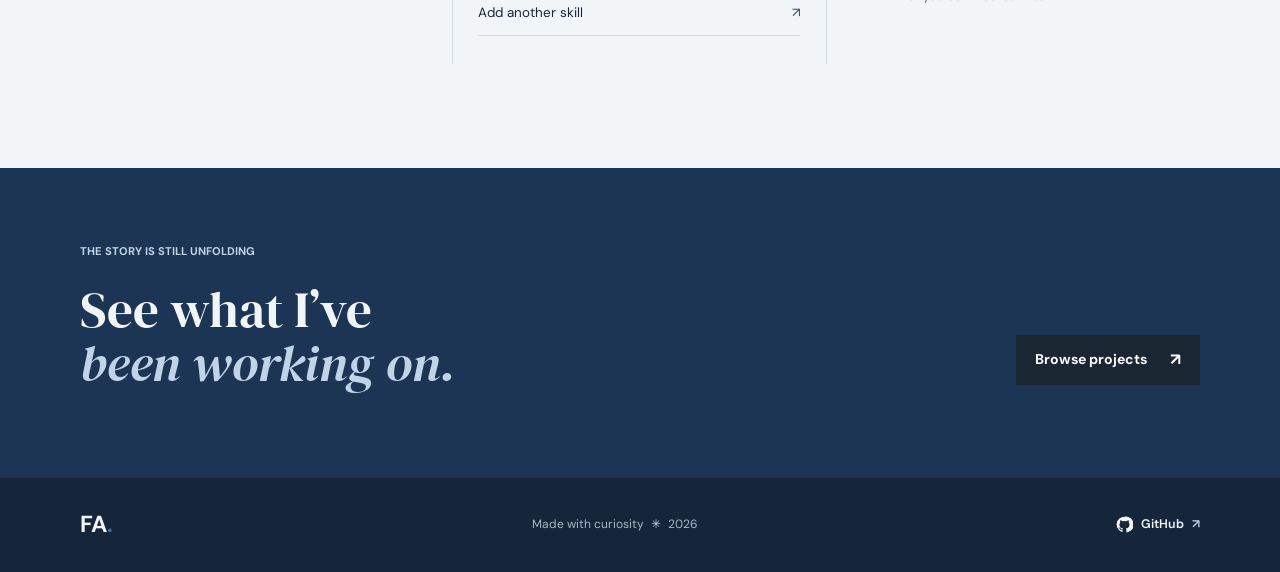
==== commit edc5df69: "Added games and gamified the project" ====
--- a/about.html
+++ b/about.html
@@ -5,11 +5,16 @@
   <meta name="viewport" content="width=device-width, initial-scale=1">
   <meta name="description" content="My academic background, skills, qualifications, and activities.">
   <title>About | Farida Aslanova</title>
+  <script src="theme.js"></script>
   <link rel="preconnect" href="https://fonts.googleapis.com">
   <link rel="preconnect" href="https://fonts.gstatic.com" crossorigin>
   <link href="https://fonts.googleapis.com/css2?family=DM+Sans:wght@400;500;600;700&family=DM+Serif+Display&display=swap" rel="stylesheet">
   <link rel="stylesheet" href="styles.css">
   <script src="cursor.js" defer></script>
+  <script src="scroll-reveal.js" defer></script>
+  <script src="wheel-smoothing.js" defer></script>
+  <script src="game-progress.js" defer></script>
+  <script src="about-game.js" defer></script>
 </head>
 <body>
   <header class="site-header">
@@ -20,7 +25,19 @@
         <a class="nav-link is-current" href="about.html" aria-current="page">About</a>
         <a class="nav-link" href="projects.html">Projects</a>
       </div>
+      <div class="game-hud" aria-label="Player progress">
+        <span class="game-level">LV <output id="arcade-level">1</output></span>
+        <span class="game-xp"><output id="arcade-xp">0</output> XP</span>
+        <span class="game-progress-track" role="progressbar" aria-label="Progress to next level" aria-valuemin="0" aria-valuemax="100" aria-valuenow="0"><span id="arcade-progress"></span></span>
+        <span class="visually-hidden" id="arcade-level-announcement" aria-live="polite"></span>
+      </div>
       <a class="nav-contact" href="mailto:faridaslanova01@gmail.com">Get in touch <span aria-hidden="true">↗</span></a>
+      <button class="theme-toggle" type="button" aria-label="Switch to dark mode" aria-pressed="false" title="Switch to dark mode">
+        <span class="theme-toggle-icons" aria-hidden="true">
+          <svg class="theme-icon-moon" viewBox="0 0 24 24"><path d="M20.2 15.9A8.3 8.3 0 0 1 8.1 3.8 8.4 8.4 0 1 0 20.2 15.9Z"/></svg>
+          <svg class="theme-icon-sun" viewBox="0 0 24 24"><circle cx="12" cy="12" r="4"/><path d="M12 2v2m0 16v2M4.93 4.93l1.42 1.42m11.3 11.3 1.42 1.42M2 12h2m16 0h2M4.93 19.07l1.42-1.42m11.3-11.3 1.42-1.42"/></svg>
+        </span>
+      </button>
     </nav>
   </header>
 
@@ -34,8 +51,36 @@
 
     <section class="about-story section-band">
       <div class="shell story-grid">
-        <p class="eyebrow">A NOTE ABOUT ME</p>
-        <div>
+        <aside class="about-aside">
+          <p class="eyebrow">A NOTE ABOUT ME</p>
+          <section class="flight-card" aria-labelledby="flight-title">
+            <p class="eyebrow">SIDE QUEST / 02</p>
+            <h3 id="flight-title">Little flight</h3>
+            <p class="flight-description">Guide a paper plane through the open gates. Each gate earns 5 XP.</p>
+            <div class="flight-stage">
+              <canvas
+                id="flight-canvas"
+                width="600"
+                height="360"
+                tabindex="0"
+                role="img"
+                aria-label="Interactive paper-plane game. Pass through the gates to score. Use Space or Arrow Up to flap."
+                aria-describedby="flight-help"
+              ></canvas>
+              <div class="flight-overlay" id="flight-overlay" aria-live="polite">
+                <strong id="flight-message">Ready for a quick flight?</strong>
+                <span id="flight-submessage">Start below, then tap the field to flap.</span>
+              </div>
+            </div>
+            <div class="flight-controls">
+              <button class="button button-dark flight-start" id="flight-start" type="button">Start flight</button>
+              <button class="button button-accent flight-flap" id="flight-flap" type="button" disabled>Flap</button>
+              <div class="flight-score"><span>Score</span><output id="flight-score" aria-live="polite">0</output></div>
+            </div>
+            <p class="flight-help" id="flight-help">Tap the field or Flap. Keyboard: focus the game, then press Space or ↑.</p>
+          </section>
+        </aside>
+        <div class="story-copy">
           <h2>Learning feels best when I can <em>make something with it.</em></h2>
           <p>Whether I’m exploring code, working with a team, or taking on a new challenge, I like to stay curious and keep improving. I’m interested in the way thoughtful ideas become practical, useful things.</p>
           <p>Use this space to add a few details about what matters to you, what you’re working toward, and the experiences that have shaped you.</p>
--- a/styles.css
+++ b/styles.css
@@ -1,99 +1,194 @@
 :root {
   color-scheme: light;
-  --ink: #1b2822;
-  --muted: #647169;
-  --paper: #f7f8f2;
-  --white: #fffefa;
-  --line: #dce2d8;
-  --green: #355e4d;
-  --lime: #d8f274;
-  --coral: #e8795e;
-  --blue: #c9e2dd;
+  --ink: #1b2633;
+  --muted: #5e6b79;
+  --paper: #f2f5f8;
+  --white: #fafcff;
+  --line: #d3dce5;
+  --brand: #274c77;
+  --accent: #456d91;
+  --accent-on-dark: #bfd4e7;
+  --accent-soft: #b8cad9;
+  --accent-ink: #172a3d;
+  --stone: #e1e8ef;
+  --brand-deep: #1d3554;
+  --band: #e8eef4;
+  --muted-strong: #4f5d6b;
+  --header-line: #d3dce599;
+  --accent-glow: #668eaf2a;
+  --grid-line: #29486610;
+  --photo-sky: #e1e8f0;
+  --photo-ground: #c8d4e0;
+  --photo-outline: #35485c;
+  --photo-skin: #8fa4b8;
+  --orbit-line: #547b9e45;
+  --ornament-ink: #1b263326;
+  --timeline-line: #aebdcc;
+  --activity-bg: #e1e8ef;
+  --shadow: #20344914;
+  --footer-bg: #15253a;
+  --footer-ink: #f1f5f8;
+  --footer-muted: #a9b7c5;
+  --cursor-wash: #668eaf24;
   --serif: "DM Serif Display", Georgia, serif;
   --sans: "DM Sans", "Segoe UI", sans-serif;
 }
 
+:root[data-theme="dark"] {
+  color-scheme: dark;
+  --ink: #e8eef4;
+  --muted: #aab8c6;
+  --paper: #131b25;
+  --white: #1c2733;
+  --line: #344353;
+  --brand: #a8c4de;
+  --accent: #9dbbd6;
+  --accent-on-dark: #c5d9eb;
+  --accent-soft: #547493;
+  --accent-ink: #f2f6fa;
+  --stone: #273442;
+  --brand-deep: #0e1a28;
+  --band: #182330;
+  --muted-strong: #ccd6e0;
+  --header-line: #36465799;
+  --accent-glow: #85a9c82b;
+  --grid-line: #a8c4de12;
+  --photo-sky: #273744;
+  --photo-ground: #4b6378;
+  --photo-outline: #17232f;
+  --photo-skin: #8299ad;
+  --orbit-line: #85a9c850;
+  --ornament-ink: #e8eef427;
+  --timeline-line: #566879;
+  --activity-bg: #263442;
+  --shadow: #00000042;
+  --footer-bg: #0b1118;
+  --footer-ink: #e8eef4;
+  --footer-muted: #9eacba;
+  --cursor-wash: #85a9c825;
+}
+
 * { box-sizing: border-box; }
 html { scroll-behavior: smooth; }
+html.is-wheel-smoothing { scroll-behavior: auto !important; }
 body {
   margin: 0;
   color: var(--ink);
   background-color: var(--paper);
-  background-image: radial-gradient(#28463612 .8px, transparent .8px);
-  background-size: 15px 15px;
   font-family: var(--sans);
   font-size: 16px;
   line-height: 1.65;
 }
 a { color: inherit; text-decoration: none; }
+a:focus-visible, button:focus-visible { outline: 2px solid var(--accent); outline-offset: 4px; }
 img { display: block; max-width: 100%; }
 .shell { width: min(1120px, calc(100% - 64px)); margin-inline: auto; }
 
-.site-header { position: relative; z-index: 2; border-bottom: 1px solid #dce2d899; }
+.site-header { position: relative; z-index: 2; border-bottom: 1px solid var(--header-line); }
 .nav { min-height: 82px; display: flex; align-items: center; justify-content: space-between; gap: 28px; }
+.visually-hidden { position: absolute; width: 1px; height: 1px; overflow: hidden; clip: rect(0, 0, 0, 0); white-space: nowrap; clip-path: inset(50%); }
 .wordmark { font-size: 1.45rem; line-height: 1; font-weight: 700; letter-spacing: 0; }
-.wordmark span { color: var(--coral); }
+.wordmark span { color: var(--accent); }
 .nav-links { display: flex; align-items: center; gap: 36px; }
+.game-hud { display: flex; align-items: center; gap: 8px; padding: 7px 9px; border: 1px solid var(--line); background: var(--white); font-size: .59rem; font-weight: 700; line-height: 1; white-space: nowrap; }
+.game-level { display: inline-flex; align-items: center; gap: 4px; padding: 5px 6px; color: var(--footer-ink); background: var(--brand-deep); letter-spacing: .04em; }
+.game-xp { color: var(--brand); }
+.game-progress-track { width: 52px; height: 5px; overflow: hidden; border-radius: 5px; background: var(--line); }
+.game-progress-track > span { display: block; width: 0; height: 100%; border-radius: inherit; background: var(--accent); transition: width .4s cubic-bezier(.22, 1, .36, 1); }
 .nav-link, .nav-contact { font-size: .88rem; font-weight: 600; }
 .nav-link { position: relative; color: var(--muted); transition: color .2s ease; }
-.nav-link::after { position: absolute; right: 0; bottom: -7px; left: 0; height: 2px; content: ""; background: var(--coral); transform: scaleX(0); transform-origin: left; transition: transform .2s ease; }
+.nav-link::after { position: absolute; right: 0; bottom: -7px; left: 0; height: 2px; content: ""; background: var(--accent); transform: scaleX(0); transform-origin: left; transition: transform .25s ease; }
 .nav-link:hover, .nav-link.is-current { color: var(--ink); }
 .nav-link:hover::after, .nav-link.is-current::after { transform: scaleX(1); }
-.nav-contact { padding: 10px 0 10px 16px; }
-.nav-contact span { margin-left: 5px; color: var(--green); }
+.nav-contact { padding: 10px 0 10px 16px; transition: color .2s ease; }
+.nav-contact:hover { color: var(--brand); }
+.nav-contact span { margin-left: 5px; color: var(--brand); transition: transform .2s ease; }
+.nav-contact:hover span { display: inline-block; transform: translate(2px, -2px); }
+.theme-toggle {
+  width: 42px;
+  height: 42px;
+  display: grid;
+  flex: 0 0 42px;
+  place-items: center;
+  padding: 0;
+  border: 1px solid var(--line);
+  border-radius: 50%;
+  color: var(--ink);
+  background: var(--white);
+  cursor: pointer;
+  transition: color .3s ease, background-color .3s ease, border-color .3s ease, transform .3s cubic-bezier(.2, .8, .2, 1), box-shadow .3s ease;
+}
+.theme-toggle:hover { transform: translateY(-2px) rotate(-8deg); border-color: var(--accent); box-shadow: 0 6px 16px var(--shadow); }
+.theme-toggle:active { transform: scale(.9); }
+.theme-toggle-icons { position: relative; width: 19px; height: 19px; }
+.theme-toggle-icons svg { position: absolute; inset: 0; width: 100%; height: 100%; fill: none; stroke: currentColor; stroke-linecap: round; stroke-linejoin: round; stroke-width: 1.7; transition: opacity .3s ease, transform .45s cubic-bezier(.2, .8, .2, 1); }
+.theme-icon-sun { opacity: 0; transform: rotate(-90deg) scale(.55); }
+:root[data-theme="dark"] .theme-icon-moon { opacity: 0; transform: rotate(90deg) scale(.55); }
+:root[data-theme="dark"] .theme-icon-sun { opacity: 1; transform: rotate(0) scale(1); }
 
 .hero { position: relative; min-height: 650px; display: grid; grid-template-columns: 1.03fr .97fr; align-items: center; padding-top: 40px; padding-bottom: 88px; }
 .hero-copy { position: relative; z-index: 1; padding-bottom: 20px; animation: rise-in .7s both; }
-.eyebrow { margin: 0 0 21px; color: var(--green); font-size: .7rem; font-weight: 700; letter-spacing: 0; line-height: 1.5; }
-.status-dot { display: inline-block; width: 8px; height: 8px; margin-right: 7px; border-radius: 50%; background: var(--coral); vertical-align: 1px; box-shadow: 0 0 0 4px #e8795e22; }
+.eyebrow { margin: 0 0 21px; color: var(--brand); font-size: .7rem; font-weight: 700; letter-spacing: 0; line-height: 1.5; }
+.status-dot { display: inline-block; width: 8px; height: 8px; margin-right: 7px; border-radius: 50%; background: var(--accent); vertical-align: 1px; box-shadow: 0 0 0 4px var(--accent-glow); }
 h1, h2, h3, h4, p { margin-top: 0; }
 h1, h2 { font-family: var(--serif); font-weight: 400; letter-spacing: 0; line-height: 1.05; }
 h1 { margin-bottom: 25px; font-size: clamp(3.35rem, 6vw, 5.8rem); }
-h1 em, h2 em { color: var(--green); font-weight: 400; }
-.hero-intro { max-width: 460px; margin-bottom: 29px; color: #536159; font-size: 1.04rem; line-height: 1.8; }
+h1 em, h2 em { color: var(--brand); font-weight: 400; }
+.hero-intro { max-width: 460px; margin-bottom: 29px; color: var(--muted-strong); font-size: 1.04rem; line-height: 1.8; }
 .hero-intro strong { color: var(--ink); font-weight: 700; }
 .hero-actions { display: flex; align-items: center; flex-wrap: wrap; gap: 24px; }
-.button { min-height: 50px; display: inline-flex; align-items: center; justify-content: center; gap: 23px; padding: 0 19px; font-size: .88rem; font-weight: 700; transition: transform .2s ease, box-shadow .2s ease; }
-.button:hover { transform: translateY(-3px); box-shadow: 0 8px 18px #1b282222; }
+.button { min-height: 50px; display: inline-flex; align-items: center; justify-content: center; gap: 23px; padding: 0 19px; font-size: .88rem; font-weight: 700; transform-origin: center; transition: transform .28s cubic-bezier(.2, .8, .2, 1), box-shadow .28s ease, background-color .28s ease; }
+.button:hover { transform: translateY(-3px) scale(1.015); box-shadow: 0 10px 22px var(--shadow), 0 3px 0 var(--shadow); }
+.button:active { transform: translateY(0) scale(.98); box-shadow: 0 2px 5px var(--shadow); }
+.button span { transition: transform .25s ease; }
+.button:hover span { transform: translate(2px, -2px); }
 .button-dark { color: var(--white); background: var(--ink); }
-.button-dark span, .button-lime span { font-size: 1.05rem; }
-.button-lime { color: var(--ink); background: var(--lime); }
-.text-link { display: inline-flex; align-items: center; gap: 11px; color: var(--ink); font-size: .88rem; font-weight: 700; }
+.button-dark span, .button-accent span { font-size: 1.05rem; }
+.button-accent { color: var(--accent-ink); background: var(--accent-soft); }
+.text-link { display: inline-flex; align-items: center; gap: 11px; color: var(--ink); font-size: .88rem; font-weight: 700; transition: color .2s ease; }
+.text-link:hover { color: var(--brand); }
 .text-link span, .project-link span { transition: transform .2s ease; }
 .text-link:hover span, .project-link:hover span { transform: translateX(4px); }
-.hero-note { margin: 29px 0 0; color: #808a83; font-size: .78rem; }
+.hero-note { margin: 29px 0 0; color: var(--muted); font-size: .78rem; }
 .hero-visual { position: relative; width: 100%; max-width: 480px; height: 450px; justify-self: end; animation: rise-in .8s .12s both; }
-.visual-grid { position: absolute; inset: 30px 2px 6px 25px; background-image: linear-gradient(#355e4d15 1px, transparent 1px), linear-gradient(90deg, #355e4d15 1px, transparent 1px); background-size: 32px 32px; mask-image: linear-gradient(145deg, #000 10%, transparent 90%); }
-.photo-frame { position: absolute; inset: 25px 57px 31px 65px; padding: 13px; background: var(--white); box-shadow: 0 18px 40px #27372d1b; transform: rotate(3deg); }
-.photo-placeholder { position: relative; width: 100%; height: 100%; overflow: hidden; background: linear-gradient(150deg, #d7eddb 0%, #d7eddb 47%, #f5bb93 47%, #f5bb93 100%); }
-.photo-sun { position: absolute; top: 16%; right: 14%; width: 55px; aspect-ratio: 1; border-radius: 50%; background: var(--lime); }
-.photo-head { position: absolute; z-index: 1; top: 25%; left: 38%; width: 30%; aspect-ratio: .88; border: 8px solid #76584b; border-radius: 48% 48% 42% 42%; background: #d79a77; }
-.photo-body { position: absolute; bottom: -7%; left: 15%; width: 72%; height: 50%; border-radius: 50% 50% 0 0; background: var(--green); }
+.visual-grid { position: absolute; inset: 30px 2px 6px 25px; background-image: linear-gradient(var(--grid-line) 1px, transparent 1px), linear-gradient(90deg, var(--grid-line) 1px, transparent 1px); background-size: 32px 32px; mask-image: linear-gradient(145deg, #000 10%, transparent 90%); }
+.photo-frame { position: absolute; inset: 25px 57px 31px 65px; padding: 13px; background: var(--white); box-shadow: 0 18px 40px var(--shadow); transform: rotate(1.5deg); transition: transform .6s cubic-bezier(.22, 1, .36, 1), box-shadow .6s ease; }
+.hero-visual:hover .photo-frame { transform: rotate(0) translateY(-3px); box-shadow: 0 24px 48px var(--shadow); }
+.photo-placeholder { position: relative; width: 100%; height: 100%; overflow: hidden; background: linear-gradient(150deg, var(--photo-sky) 0%, var(--photo-sky) 47%, var(--photo-ground) 47%, var(--photo-ground) 100%); }
+.photo-sun { position: absolute; top: 16%; right: 14%; width: 55px; aspect-ratio: 1; border-radius: 50%; background: var(--accent-soft); }
+.photo-head { position: absolute; z-index: 1; top: 25%; left: 38%; width: 30%; aspect-ratio: .88; border: 8px solid var(--photo-outline); border-radius: 48% 48% 42% 42%; background: var(--photo-skin); }
+.photo-body { position: absolute; bottom: -7%; left: 15%; width: 72%; height: 50%; border-radius: 50% 50% 0 0; background: var(--brand); }
 .photo-label { position: absolute; z-index: 2; right: 10px; bottom: 10px; padding: 5px 8px; color: var(--ink); background: var(--white); font-size: .55rem; font-weight: 700; line-height: 1.4; }
-.orbit { position: absolute; border: 1px solid #355e4d48; border-radius: 50%; transform: rotate(-24deg); }
-.orbit-one { top: 1px; right: 0; width: 133px; height: 66px; }
-.orbit-two { bottom: 1px; left: 3px; width: 120px; height: 58px; }
-.visual-sticker { position: absolute; right: 1px; bottom: 56px; z-index: 1; display: grid; width: 102px; aspect-ratio: 1; place-content: center; border-radius: 50%; color: var(--ink); background: var(--lime); font-size: .72rem; font-weight: 700; line-height: 1.25; text-align: center; transform: rotate(9deg); }
-.visual-sticker span { position: absolute; top: 12px; right: 14px; color: var(--coral); font-size: 1.05rem; }
+.orbit { position: absolute; border: 1px solid var(--orbit-line); border-radius: 50%; transform: rotate(-24deg); }
+.orbit-one { top: 8px; right: 8px; width: 92px; height: 44px; }
+.orbit-two { bottom: 8px; left: 8px; width: 88px; height: 42px; }
+.visual-sticker { position: absolute; right: 1px; bottom: 56px; z-index: 1; width: 76px; aspect-ratio: 1; display: flex; flex-direction: column; align-items: center; justify-content: center; gap: 2px; padding: 7px; border: 1px solid var(--line); border-radius: 50%; color: var(--accent-ink); background: var(--accent-soft); box-shadow: 0 7px 18px var(--shadow); cursor: pointer; font-family: var(--sans); transform: rotate(4deg); transition: transform .55s cubic-bezier(.22, 1, .36, 1), box-shadow .35s ease; }
+.idea-buddy:hover, .idea-buddy[aria-expanded="true"] { transform: rotate(0) scale(1.04); box-shadow: 0 10px 24px var(--shadow); }
+.idea-buddy svg { width: 30px; height: 30px; fill: none; stroke: var(--brand); stroke-linecap: round; stroke-linejoin: round; stroke-width: 2; transition: transform .35s cubic-bezier(.22, 1, .36, 1); }
+.idea-buddy .buddy-antenna, .idea-buddy .buddy-eye { fill: var(--accent); stroke: none; }
+.idea-buddy[aria-expanded="true"] svg { transform: translateY(-2px) rotate(-5deg); }
+.idea-buddy-label { color: var(--ink); font-size: .48rem; font-weight: 700; letter-spacing: .08em; line-height: 1; }
+.hero-copy .buddy-message { max-width: 330px; margin-top: 14px; padding: 10px 13px; border-left: 2px solid var(--accent); color: var(--muted-strong); background: var(--white); box-shadow: 0 7px 18px var(--shadow); font-size: .72rem; line-height: 1.5; }
+.buddy-message[hidden] { display: none; }
 .visual-caption { position: absolute; bottom: 4px; left: 83px; margin: 0; color: var(--muted); font-size: .7rem; }
 .scroll-cue { position: absolute; bottom: 31px; left: 0; display: flex; align-items: center; gap: 11px; color: var(--muted); font-size: .65rem; font-weight: 700; }
-.scroll-cue span, .intro-jump span { color: var(--coral); font-size: 1rem; }
-
-.section-band { background: #eff2e9; }
+.scroll-cue span, .intro-jump span { color: var(--accent); font-size: 1rem; }
+
+.section-band { background: var(--band); }
 .work-preview { padding: 86px 0 99px; }
 .section-heading { display: flex; align-items: end; justify-content: space-between; gap: 32px; margin-bottom: 38px; }
 .section-heading .eyebrow { margin-bottom: 13px; }
 h2 { margin-bottom: 0; font-size: clamp(2.4rem, 4vw, 3.8rem); }
 .section-heading > .text-link { margin-bottom: 9px; }
 .preview-grid { display: grid; grid-template-columns: 1.2fr 1fr 1fr; gap: 16px; }
-.preview-item { position: relative; min-height: 264px; display: flex; flex-direction: column; justify-content: space-between; overflow: hidden; padding: 23px; transition: transform .25s ease; }
-.preview-item:hover { transform: translateY(-5px); }
-.preview-web { color: var(--white); background: var(--green); }
+.preview-item { position: relative; min-height: 264px; display: flex; flex-direction: column; justify-content: space-between; overflow: hidden; padding: 23px; box-shadow: 0 8px 26px var(--shadow); transition: transform .55s cubic-bezier(.22, 1, .36, 1), box-shadow .55s cubic-bezier(.22, 1, .36, 1); }
+.preview-item:hover { transform: translateY(-3px); box-shadow: 0 16px 36px var(--shadow); }
+.preview-web { color: var(--footer-ink); background: var(--brand-deep); }
 .preview-web::after { position: absolute; right: -24px; bottom: -50px; width: 175px; height: 175px; border: 1px solid #ffffff50; border-radius: 50%; content: ""; box-shadow: 0 0 0 23px #ffffff0d, 0 0 0 49px #ffffff0d; }
-.preview-code { color: var(--ink); background: var(--lime); }
-.preview-code::after { position: absolute; right: -24px; bottom: -46px; width: 155px; height: 155px; border: 1px solid #1b282242; border-radius: 50%; content: ""; box-shadow: 0 0 0 20px #1b28220c, 0 0 0 43px #1b28220c; }
-.preview-robot { color: var(--ink); background: var(--blue); }
-.preview-robot::after { position: absolute; right: 13px; bottom: 16px; width: 82px; height: 82px; border: 1px solid #355e4d66; content: ""; transform: rotate(24deg); }
+.preview-code { color: var(--accent-ink); background: var(--accent-soft); }
+.preview-code::after { position: absolute; right: -24px; bottom: -46px; width: 155px; height: 155px; border: 1px solid var(--ornament-ink); border-radius: 50%; content: ""; box-shadow: 0 0 0 20px var(--ornament-ink), 0 0 0 43px var(--ornament-ink); }
+.preview-robot { color: var(--ink); background: var(--stone); }
+.preview-robot::after { position: absolute; right: 13px; bottom: 16px; width: 82px; height: 82px; border: 1px solid var(--orbit-line); content: ""; transform: rotate(24deg); }
 .preview-number { position: relative; z-index: 1; font-size: .65rem; font-weight: 700; }
 .preview-title { position: relative; z-index: 1; font-family: var(--serif); font-size: 1.95rem; line-height: 1.08; }
 .preview-arrow { position: absolute; right: 19px; bottom: 18px; z-index: 1; font-size: 1.2rem; }
@@ -103,56 +198,110 @@
 .next-step h2 { font-size: clamp(2.8rem, 5vw, 4.8rem); }
 .next-step .button { margin-bottom: 10px; }
 
+.star-arcade { position: relative; overflow: hidden; padding: 78px 0 88px; background: var(--band); }
+.star-arcade::before { position: absolute; inset: 0; background-image: linear-gradient(var(--grid-line) 1px, transparent 1px), linear-gradient(90deg, var(--grid-line) 1px, transparent 1px); background-size: 42px 42px; content: ""; mask-image: linear-gradient(125deg, #000 0%, transparent 76%); pointer-events: none; }
+.star-arcade > .shell { position: relative; z-index: 1; }
+.star-game { display: grid; grid-template-columns: minmax(0, 1.25fr) minmax(280px, .75fr); min-height: 310px; border: 1px solid var(--line); background: var(--white); box-shadow: 0 12px 30px var(--shadow); }
+.star-game-arena { position: relative; min-height: 310px; overflow: hidden; border-right: 1px solid var(--line); background: radial-gradient(circle at 50% 50%, var(--accent-glow), transparent 58%), var(--paper); }
+.star-game-arena::before { position: absolute; inset: 0; background-image: linear-gradient(var(--grid-line) 1px, transparent 1px), linear-gradient(90deg, var(--grid-line) 1px, transparent 1px); background-size: 32px 32px; content: ""; opacity: .8; }
+.star-game-arena::after { position: absolute; top: 50%; left: 50%; width: 190px; aspect-ratio: 1; border: 1px solid var(--orbit-line); border-radius: 50%; content: ""; box-shadow: 0 0 0 34px var(--accent-glow), 0 0 0 68px var(--accent-glow); transform: translate(-50%, -50%); pointer-events: none; }
+.star-signal { position: absolute; top: 17%; right: 15%; width: 8px; height: 8px; border-radius: 50%; background: var(--accent); box-shadow: 0 0 0 7px var(--accent-glow), 0 0 20px var(--accent); }
+.star-target { position: absolute; z-index: 2; top: 50%; left: 50%; width: 56px; aspect-ratio: 1; display: grid; place-items: center; padding: 0; border: 1px solid var(--accent); border-radius: 50%; color: var(--accent-ink); background: var(--accent-soft); box-shadow: 0 0 0 7px var(--accent-glow), 0 8px 20px var(--shadow); cursor: pointer; font-size: 1.55rem; transform: translate(-50%, -50%) scale(.65); visibility: hidden; transition: left .18s cubic-bezier(.22, 1, .36, 1), top .18s cubic-bezier(.22, 1, .36, 1), transform .18s cubic-bezier(.22, 1, .36, 1), box-shadow .18s ease, visibility .18s; }
+.star-target:hover { box-shadow: 0 0 0 11px var(--accent-glow), 0 10px 24px var(--shadow); transform: translate(-50%, -50%) scale(1.08); }
+.star-target:active { transform: translate(-50%, -50%) scale(.92); }
+.star-game.is-active .star-target { visibility: visible; transform: translate(-50%, -50%) scale(1); }
+.star-game.is-active .star-target { animation: star-pulse 1.2s ease-in-out infinite alternate; }
+.star-game-overlay { position: absolute; z-index: 1; inset: 0; display: flex; flex-direction: column; align-items: center; justify-content: center; gap: 6px; padding: 20px; text-align: center; pointer-events: none; transition: opacity .25s ease, transform .25s ease; }
+.star-game.is-active .star-game-overlay { opacity: 0; transform: translateY(6px); }
+.star-game-overlay strong { color: var(--ink); font-size: .9rem; }
+.star-game-overlay span { max-width: 260px; color: var(--muted); font-size: .72rem; }
+.star-game-panel { display: flex; flex-direction: column; align-items: flex-start; justify-content: center; gap: 15px; padding: 25px clamp(20px, 3vw, 36px); }
+.star-game-badges { width: 100%; display: flex; align-items: center; justify-content: space-between; gap: 10px; color: var(--brand); font-size: .58rem; font-weight: 700; letter-spacing: .05em; }
+.star-game-badges span:last-child { padding: 5px 7px; background: var(--accent-glow); }
+.star-game-panel h3 { margin: 0; font-family: var(--serif); font-size: 1.7rem; font-weight: 400; line-height: 1.1; }
+.star-game-panel > p:not(.star-game-help) { max-width: 360px; margin: -7px 0 0; color: var(--muted); font-size: .78rem; line-height: 1.6; }
+.star-game-stats { width: 100%; display: grid; grid-template-columns: repeat(3, 1fr); gap: 8px; }
+.star-game-stats > div { min-width: 0; padding: 9px 10px; color: var(--muted); background: var(--paper); font-size: .59rem; }
+.star-game-stats output { display: block; margin-top: 3px; color: var(--ink); font-size: 1rem; font-weight: 700; }
+.star-start { min-height: 42px; gap: 12px; padding-inline: 15px; font-size: .76rem; }
+.star-game-help { margin: -7px 0 0; color: var(--muted); font-size: .61rem; line-height: 1.5; }
+.star-game.is-active .star-start { background: var(--accent-soft); color: var(--accent-ink); }
+
 .page-intro { position: relative; min-height: 380px; display: flex; flex-direction: column; justify-content: center; padding-top: 49px; padding-bottom: 52px; }
 .page-intro h1 { margin-bottom: 18px; font-size: clamp(3.4rem, 6vw, 5.2rem); }
 .page-lede { max-width: 530px; margin-bottom: 0; color: var(--muted); font-size: 1.02rem; line-height: 1.8; }
-.about-stamp { position: absolute; right: 7%; bottom: 66px; display: grid; width: 114px; aspect-ratio: 1; place-content: center; border: 1px solid #355e4d66; border-radius: 50%; color: var(--green); font-size: .65rem; font-weight: 700; line-height: 1.4; text-align: center; transform: rotate(10deg); }
-.about-stamp span { margin-top: 4px; color: var(--coral); font-size: 1rem; }
+.about-stamp { position: absolute; right: 7%; bottom: 66px; display: grid; width: 94px; aspect-ratio: 1; place-content: center; border: 1px solid var(--orbit-line); border-radius: 50%; color: var(--brand); font-size: .61rem; font-weight: 700; line-height: 1.4; text-align: center; transform: rotate(5deg); }
+.about-stamp span { margin-top: 4px; color: var(--accent); font-size: 1rem; }
 @media (max-width: 900px) {
   .about-stamp { position: static; align-self: flex-end; width: 88px; margin-top: 20px; font-size: .58rem; }
 }
 .about-story { padding: 78px 0 84px; }
-.story-grid { display: grid; grid-template-columns: .65fr 1.35fr; gap: 55px; }
-.story-grid > .eyebrow { margin-top: 11px; }
+.story-grid { display: grid; grid-template-columns: .65fr 1.35fr; align-items: start; gap: 55px; }
+.about-aside { min-width: 0; }
+.about-aside > .eyebrow { margin-top: 11px; margin-bottom: 18px; }
 .story-grid h2 { max-width: 670px; margin-bottom: 24px; font-size: clamp(2.2rem, 3.7vw, 3.5rem); }
-.story-grid p:not(.eyebrow) { max-width: 690px; color: #56625a; }
+.story-copy p { max-width: 690px; color: var(--muted-strong); }
+.flight-card { padding: 18px; border: 1px solid var(--line); background: var(--white); box-shadow: 0 12px 28px var(--shadow); }
+.flight-card > .eyebrow { margin-bottom: 8px; font-size: .6rem; }
+.flight-card h3 { margin-bottom: 7px; font-family: var(--serif); font-size: 1.5rem; font-weight: 400; line-height: 1.15; }
+.flight-description { margin-bottom: 15px; color: var(--muted); font-size: .76rem; line-height: 1.55; }
+.flight-stage { position: relative; overflow: hidden; aspect-ratio: 5 / 3; border: 1px solid var(--line); background: var(--band); }
+.flight-stage canvas { display: block; width: 100%; height: 100%; cursor: pointer; touch-action: none; }
+.flight-stage canvas:focus-visible { outline: 2px solid var(--accent); outline-offset: -4px; }
+.flight-overlay { position: absolute; inset: 0; display: flex; flex-direction: column; align-items: center; justify-content: center; gap: 5px; padding: 16px; background: var(--paper); opacity: .92; pointer-events: none; text-align: center; }
+.flight-overlay[hidden] { display: none; }
+.flight-overlay strong { color: var(--ink); font-size: .82rem; }
+.flight-overlay span { color: var(--muted); font-size: .65rem; }
+.flight-controls { display: grid; grid-template-columns: auto auto 1fr; align-items: center; gap: 8px; margin-top: 12px; }
+.flight-controls .button { min-height: 36px; gap: 8px; padding-inline: 10px; font-size: .72rem; white-space: nowrap; }
+.flight-controls .button:hover { transform: translateY(-1px); box-shadow: 0 5px 12px var(--shadow); }
+.flight-flap:disabled { cursor: not-allowed; opacity: .55; }
+.flight-score { margin-left: auto; color: var(--muted); font-size: .62rem; text-align: right; }
+.flight-score output { display: block; color: var(--brand); font-size: 1.05rem; font-weight: 700; line-height: 1.1; }
+.flight-help { margin: 10px 0 0; color: var(--muted); font-size: .62rem; line-height: 1.5; }
+@media (max-width: 900px) {
+  .story-grid { grid-template-columns: 1fr; gap: 28px; }
+  .about-aside { order: 2; }
+  .story-copy { order: 1; }
+}
 .credentials { padding-top: 90px; padding-bottom: 104px; }
 .section-aside { max-width: 255px; margin-bottom: 7px; color: var(--muted); font-size: .9rem; }
 .credentials-grid { display: grid; grid-template-columns: 1fr 1fr 1fr; border-top: 1px solid var(--line); }
 .credential-block { position: relative; min-height: 340px; padding: 26px 26px 28px 0; border-right: 1px solid var(--line); }
 .credential-block + .credential-block { padding-left: 25px; }
 .credential-block:last-child { padding-right: 0; border-right: 0; }
-.block-index { display: block; margin-bottom: 12px; color: var(--coral); font-size: .7rem; font-weight: 700; }
+.block-index { display: block; margin-bottom: 12px; color: var(--accent); font-size: .7rem; font-weight: 700; }
 .credential-block h3 { margin-bottom: 22px; font-family: var(--serif); font-size: 1.65rem; font-weight: 400; }
-.timeline-entry { position: relative; padding: 0 0 19px 18px; border-left: 1px solid #adc0ae; }
+.timeline-entry { position: relative; padding: 0 0 19px 18px; border-left: 1px solid var(--timeline-line); }
 .timeline-entry:last-child { padding-bottom: 0; border-color: transparent; }
-.timeline-dot { position: absolute; top: 4px; left: -4px; width: 7px; height: 7px; border-radius: 50%; background: var(--coral); }
-.entry-date { margin-bottom: 4px; color: var(--green); font-size: .65rem; font-weight: 700; }
+.timeline-dot { position: absolute; top: 4px; left: -4px; width: 7px; height: 7px; border-radius: 50%; background: var(--accent); }
+.entry-date { margin-bottom: 4px; color: var(--brand); font-size: .65rem; font-weight: 700; }
 .timeline-entry h4, .activity-entry h4 { margin-bottom: 3px; font-size: .9rem; font-weight: 700; }
 .timeline-entry p:last-child, .activity-entry p { margin-bottom: 0; color: var(--muted); font-size: .79rem; }
 .block-lede { margin: -12px 0 20px; color: var(--muted); font-size: .83rem; }
 .skill-list { margin: 0; padding: 0; list-style: none; }
 .skill-list li { display: flex; align-items: center; justify-content: space-between; gap: 10px; padding: 11px 0; border-bottom: 1px solid var(--line); font-size: .84rem; }
-.skill-mark { color: var(--green); }
+.skill-mark { color: var(--brand); }
 .activity-entry { display: flex; align-items: flex-start; gap: 12px; margin-bottom: 19px; }
-.activity-icon { width: 25px; height: 25px; display: grid; flex: 0 0 25px; place-items: center; color: var(--green); background: #dce7dc; font-size: .85rem; }
-.about-cta { padding: 75px 0 87px; color: var(--white); background: var(--green); }
+.activity-icon { width: 25px; height: 25px; display: grid; flex: 0 0 25px; place-items: center; color: var(--brand); background: var(--activity-bg); font-size: .85rem; }
+.about-cta { padding: 75px 0 87px; color: var(--footer-ink); background: var(--brand-deep); }
 .about-cta-inner { display: grid; grid-template-columns: 1fr auto; align-items: end; gap: 23px; }
-.about-cta .eyebrow { grid-column: 1 / -1; margin-bottom: 0; color: var(--lime); }
+.about-cta .eyebrow { grid-column: 1 / -1; margin-bottom: 0; color: var(--accent-on-dark); }
 .about-cta h2 { font-size: clamp(2.5rem, 4vw, 3.8rem); }
-.about-cta h2 em { color: var(--lime); }
+.about-cta h2 em { color: var(--accent-on-dark); }
 .about-cta .button { grid-column: 2; grid-row: 2; margin-bottom: 6px; }
 
 .projects-intro { min-height: 365px; }
 .intro-jump { display: inline-flex; align-items: center; gap: 10px; margin-top: 27px; color: var(--muted); font-size: .68rem; font-weight: 700; }
 .projects-list { padding: 38px 0 54px; }
 .project-stack { display: grid; gap: 20px; }
-.project-card { display: grid; grid-template-columns: 1fr 1fr; align-items: center; gap: clamp(30px, 6vw, 78px); min-height: 340px; padding: 24px; background: var(--white); }
+.project-card { display: grid; grid-template-columns: 1fr 1fr; align-items: center; gap: clamp(30px, 6vw, 78px); min-height: 340px; padding: 24px; background: var(--white); box-shadow: 0 8px 26px var(--shadow); transition: transform .55s cubic-bezier(.22, 1, .36, 1), box-shadow .55s cubic-bezier(.22, 1, .36, 1); }
+.project-card:hover { transform: translateY(-2px); box-shadow: 0 16px 36px var(--shadow); }
 .project-card-reverse .project-image { order: 2; }
 .project-card-reverse .project-copy { order: 1; padding-left: 18px; }
-.project-image { position: relative; min-height: 288px; overflow: hidden; background: var(--blue); }
-.project-image img { position: absolute; inset: 0; width: 100%; height: 100%; object-fit: cover; transition: transform .5s ease; }
-.project-card:hover .project-image img { transform: scale(1.04); }
+.project-image { position: relative; min-height: 288px; overflow: hidden; background: var(--stone); }
+.project-image img { position: absolute; inset: 0; width: 100%; height: 100%; object-fit: cover; transition: transform .8s cubic-bezier(.22, 1, .36, 1); }
+.project-card:hover .project-image img { transform: scale(1.025); }
 .project-image-one img { filter: saturate(.72); }
 .project-image-two img { filter: saturate(.78); }
 .project-image-three img { filter: saturate(.78); }
@@ -162,31 +311,81 @@
 .image-caption { right: 13px; bottom: 13px; padding: 6px 9px; }
 .project-copy { padding: 15px 26px 15px 0; }
 .project-copy .eyebrow { display: flex; flex-wrap: wrap; align-items: center; gap: 11px; margin-bottom: 14px; }
-.project-type { color: #818a82; font-size: .61rem; }
+.project-type { color: var(--muted); font-size: .61rem; }
 .project-copy h2 { margin-bottom: 14px; font-size: clamp(2rem, 3.1vw, 2.9rem); }
 .project-copy > p:not(.eyebrow) { max-width: 410px; margin-bottom: 19px; color: var(--muted); font-size: .9rem; line-height: 1.75; }
-.project-link { display: inline-flex; align-items: center; gap: 11px; padding-bottom: 4px; border-bottom: 1px solid #355e4d66; color: var(--green); font-size: .82rem; font-weight: 700; }
+.project-link { display: inline-flex; align-items: center; gap: 11px; padding-bottom: 4px; border-bottom: 1px solid var(--orbit-line); color: var(--brand); font-size: .82rem; font-weight: 700; transition: color .3s ease, border-color .3s ease; }
+.project-link:hover { color: var(--accent); border-color: var(--accent); }
+.project-arcade { padding: 78px 0 88px; background: var(--band); }
+.arcade-heading { display: flex; align-items: end; justify-content: space-between; gap: 32px; margin-bottom: 30px; }
+.arcade-heading .eyebrow { margin-bottom: 13px; }
+.arcade-note { max-width: 370px; margin-bottom: 7px; color: var(--muted); font-size: .9rem; line-height: 1.7; }
+.memory-game { display: grid; grid-template-columns: minmax(0, 1.3fr) minmax(230px, .7fr); gap: 20px; padding: 24px; border: 1px solid var(--line); background: var(--white); box-shadow: 0 10px 28px var(--shadow); }
+.memory-grid { display: grid; grid-template-columns: repeat(4, minmax(0, 1fr)); gap: 10px; }
+.memory-tile { position: relative; min-width: 0; aspect-ratio: 1.15; padding: 0; border: 0; background: transparent; cursor: pointer; perspective: 700px; transition: transform .35s cubic-bezier(.22, 1, .36, 1); }
+.memory-tile:hover:not(.is-matched) { transform: translateY(-2px); }
+.memory-tile:focus-visible { z-index: 1; outline: 2px solid var(--accent); outline-offset: 3px; }
+.memory-tile-inner { position: absolute; inset: 0; transform-style: preserve-3d; transition: transform .5s cubic-bezier(.2, .75, .25, 1); }
+.memory-tile.is-open .memory-tile-inner, .memory-tile.is-matched .memory-tile-inner { transform: rotateY(180deg); }
+.memory-face { position: absolute; inset: 0; display: grid; place-items: center; border: 1px solid var(--line); backface-visibility: hidden; }
+.memory-face-back { color: var(--brand); background: var(--paper); font-family: var(--serif); font-size: 1.45rem; }
+.memory-face-front { color: var(--footer-ink); background: var(--brand-deep); font-family: var(--serif); font-size: clamp(1.1rem, 2.4vw, 1.8rem); transform: rotateY(180deg); }
+.memory-tile.is-matched .memory-face-front { border-color: var(--accent); color: var(--accent-ink); background: var(--accent-soft); }
+.memory-side { display: flex; flex-direction: column; justify-content: center; gap: 20px; padding: 8px 8px 8px 24px; border-left: 1px solid var(--line); }
+.memory-buddy { display: flex; align-items: center; gap: 13px; }
+.memory-buddy-button { width: 58px; height: 58px; display: grid; flex: 0 0 58px; place-items: center; padding: 8px; border: 1px solid var(--line); border-radius: 50%; color: var(--brand); background: var(--paper); cursor: pointer; transition: transform .35s cubic-bezier(.22, 1, .36, 1), box-shadow .35s ease; }
+.memory-buddy-button:hover { transform: translateY(-2px) rotate(-5deg); box-shadow: 0 7px 18px var(--shadow); }
+.memory-buddy-button.is-talking svg { transform: translateY(-2px) rotate(-6deg); }
+.memory-buddy-button.is-celebrating { animation: buddy-celebrate .48s cubic-bezier(.22, 1, .36, 1); }
+.memory-buddy-button svg { width: 100%; height: 100%; fill: none; stroke: currentColor; stroke-linecap: round; stroke-linejoin: round; stroke-width: 2; }
+.memory-buddy-button .buddy-antenna, .memory-buddy-button .buddy-eye { fill: var(--accent); stroke: none; }
+.memory-buddy-name { margin: 0 0 4px; color: var(--brand); font-size: .58rem; font-weight: 700; letter-spacing: .08em; }
+.memory-buddy-message { margin: 0; color: var(--muted); font-size: .74rem; line-height: 1.5; }
+.memory-stats { display: grid; grid-template-columns: 1fr 1fr; gap: 9px; }
+.memory-stats > div { padding: 10px 12px; color: var(--muted); background: var(--paper); font-size: .65rem; }
+.memory-stats output { display: block; margin-top: 2px; color: var(--ink); font-size: 1.05rem; font-weight: 700; }
+.memory-reset { min-height: 42px; width: fit-content; gap: 10px; padding-inline: 14px; font-size: .76rem; }
+.memory-help { max-width: 260px; margin: -10px 0 0; color: var(--muted); font-size: .65rem; line-height: 1.55; }
+.reaction-quest { display: grid; grid-template-columns: minmax(0, .8fr) minmax(0, 1fr); align-items: center; gap: 32px; margin-top: 18px; padding: 24px; border: 1px solid var(--line); background: var(--white); box-shadow: 0 8px 24px var(--shadow); }
+.reaction-copy .eyebrow { margin-bottom: 8px; font-size: .6rem; }
+.reaction-copy h3 { margin-bottom: 8px; font-family: var(--serif); font-size: 1.65rem; font-weight: 400; line-height: 1.1; }
+.reaction-copy > p:last-child { max-width: 350px; margin: 0; color: var(--muted); font-size: .77rem; line-height: 1.6; }
+.reaction-play { display: grid; gap: 9px; }
+.reaction-trigger { min-height: 76px; display: flex; align-items: center; justify-content: center; gap: 12px; padding: 12px 18px; border: 1px solid var(--line); color: var(--ink); background: var(--paper); cursor: pointer; font: 700 .82rem var(--sans); transition: color .25s ease, background-color .25s ease, border-color .25s ease, box-shadow .25s ease, transform .2s ease; }
+.reaction-trigger:hover { border-color: var(--accent); transform: translateY(-2px); }
+.reaction-trigger:active { transform: scale(.98); }
+.reaction-light { width: 11px; height: 11px; flex: 0 0 11px; border-radius: 50%; background: var(--line); transition: background-color .2s ease, box-shadow .2s ease; }
+.reaction-quest.is-waiting .reaction-trigger { color: var(--muted); background: var(--band); }
+.reaction-quest.is-ready .reaction-trigger { border-color: var(--brand-deep); color: var(--footer-ink); background: var(--brand-deep); box-shadow: 0 0 0 4px var(--accent-glow); }
+.reaction-quest.is-ready .reaction-light { background: var(--accent-soft); box-shadow: 0 0 0 7px var(--accent-glow), 0 0 18px var(--accent); animation: signal-pulse .65s ease-in-out infinite alternate; }
+.reaction-quest.is-early .reaction-light { background: var(--muted); }
+.reaction-help { min-height: 2.8em; margin: 0; color: var(--muted); font-size: .67rem; line-height: 1.5; }
+.reaction-stats { display: flex; flex-wrap: wrap; gap: 9px 22px; color: var(--muted); font-size: .65rem; }
+.reaction-stats output { margin-left: 4px; color: var(--brand); font-weight: 700; }
 .project-end { padding-top: 83px; padding-bottom: 94px; }
 .project-end .eyebrow { margin-bottom: 15px; }
 .project-end h2 { margin-bottom: 26px; font-size: clamp(2.7rem, 4.5vw, 4.3rem); }
 .project-end .button { width: fit-content; }
 
-.site-footer { color: #e8eee8; background: var(--ink); }
+.site-footer { color: var(--footer-ink); background: var(--footer-bg); }
 .footer-inner { min-height: 94px; display: flex; align-items: center; justify-content: space-between; gap: 20px; }
-.footer-mark { color: var(--white); }
-.footer-inner p { margin: 0; color: #b7c1b9; font-size: .75rem; }
-.footer-inner p span:first-child { padding: 0 4px; color: var(--lime); }
-.github-link { display: inline-flex; align-items: center; gap: 8px; color: var(--white); font-size: .78rem; font-weight: 600; }
+.footer-mark { color: var(--footer-ink); }
+.footer-inner p { margin: 0; color: var(--footer-muted); font-size: .75rem; }
+.footer-inner p span:first-child { padding: 0 4px; color: var(--accent-on-dark); }
+.github-link { display: inline-flex; align-items: center; gap: 8px; color: var(--footer-ink); font-size: .78rem; font-weight: 600; transition: color .2s ease, transform .2s ease; }
+.github-link:hover { color: var(--accent-on-dark); transform: translateY(-2px); }
 .github-link svg { width: 17px; height: 17px; fill: currentColor; }
-.github-link span:last-child { color: var(--lime); }
+.github-link span:last-child { color: var(--accent-on-dark); }
 
 @keyframes rise-in { from { opacity: 0; transform: translateY(14px); } to { opacity: 1; transform: translateY(0); } }
 
 @media (max-width: 760px) {
   .shell { width: min(100% - 40px, 560px); }
-  .nav { min-height: 70px; gap: 15px; }
-  .nav-links { gap: 18px; }
-  .nav-contact { padding-left: 0; font-size: .78rem; }
+  .nav { min-height: 70px; gap: 9px; }
+  .nav-links { gap: 14px; }
+  .game-hud { gap: 5px; padding: 6px 7px; }
+  .game-progress-track { width: 34px; }
+  .nav-contact { padding-left: 0; font-size: .72rem; }
   .nav-link { font-size: .82rem; }
   .hero { min-height: auto; grid-template-columns: 1fr; gap: 13px; padding-top: 70px; padding-bottom: 94px; }
   .hero-copy { padding-bottom: 0; }
@@ -198,10 +397,16 @@
   .preview-grid { grid-template-columns: 1fr 1fr; }
   .preview-item:first-child { grid-column: 1 / -1; min-height: 220px; }
   .preview-item { min-height: 210px; }
+  .star-arcade { padding: 62px 0 70px; }
+  .star-game { grid-template-columns: 1fr; }
+  .star-game-arena { min-height: 270px; border-right: 0; border-bottom: 1px solid var(--line); }
+  .star-game-panel { display: grid; grid-template-columns: 1fr auto; align-items: center; gap: 12px 16px; }
+  .star-game-badges, .star-game-panel h3, .star-game-panel > p:not(.star-game-help), .star-game-stats, .star-game-help { grid-column: 1 / -1; }
+  .star-start { grid-column: 1 / -1; }
   .next-step { padding-top: 70px; padding-bottom: 76px; }
   .page-intro { min-height: 340px; padding-top: 56px; padding-bottom: 50px; }
   .about-story { padding: 62px 0; }
-  .story-grid { grid-template-columns: 1fr; gap: 5px; }
+  .story-grid { gap: 32px; }
   .credentials { padding-top: 68px; padding-bottom: 75px; }
   .credentials-grid { grid-template-columns: 1fr 1fr; }
   .credential-block { min-height: 0; padding-bottom: 28px; }
@@ -215,27 +420,44 @@
   .project-copy { padding: 4px 8px 14px; }
   .projects-list { padding-top: 25px; padding-bottom: 36px; }
   .project-stack { gap: 16px; }
+  .project-arcade { padding: 62px 0 70px; }
+  .memory-game { grid-template-columns: 1fr; gap: 18px; padding: 18px; }
+  .memory-side { gap: 15px; padding: 18px 0 0; border-top: 1px solid var(--line); border-left: 0; }
+  .memory-help { max-width: none; margin-top: -7px; }
+  .reaction-quest { gap: 20px; padding: 18px; }
   .project-end { padding-top: 66px; padding-bottom: 76px; }
 }
 
-@media (max-width: 440px) {
-  .shell { width: calc(100% - 34px); }
+@media (max-width: 460px) {
   .nav { flex-wrap: wrap; padding-top: 13px; padding-bottom: 12px; }
   .wordmark { font-size: 1.3rem; }
   .nav-links { order: 3; width: 100%; justify-content: center; gap: 33px; }
+  .game-hud { order: 4; flex: 1 0 100%; justify-content: center; }
+  .game-progress-track { width: 52px; }
   .nav-contact { margin-left: auto; }
+}
+
+@media (max-width: 440px) {
+  .shell { width: calc(100% - 34px); }
   .hero { padding-top: 53px; }
   .eyebrow { font-size: .64rem; }
   .hero-intro { font-size: .96rem; }
   .hero-visual { height: 330px; overflow: hidden; }
   .photo-frame { inset: 12px 46px 24px 47px; }
-  .visual-sticker { right: 0; bottom: 47px; width: 82px; font-size: .62rem; }
+  .visual-sticker { right: 0; bottom: 47px; width: 76px; font-size: .58rem; }
   .visual-caption { left: 50px; font-size: .64rem; }
   .section-heading { align-items: flex-start; flex-direction: column; gap: 17px; margin-bottom: 26px; }
   .section-heading > .text-link { margin-bottom: 0; }
   .preview-grid { grid-template-columns: 1fr; }
   .preview-item, .preview-item:first-child { grid-column: auto; min-height: 180px; }
   .preview-title { font-size: 1.75rem; }
+  .star-arcade { padding: 55px 0 62px; }
+  .star-game-arena { min-height: 220px; }
+  .star-game-arena::after { width: 145px; box-shadow: 0 0 0 25px var(--accent-glow), 0 0 0 50px var(--accent-glow); }
+  .star-game-panel { display: flex; align-items: stretch; gap: 13px; padding: 19px; }
+  .star-game-stats > div { padding: 8px 7px; font-size: .54rem; }
+  .star-game-stats output { font-size: .92rem; }
+  .star-game-badges { font-size: .55rem; }
   .next-step-row { align-items: flex-start; flex-direction: column; gap: 22px; }
   .next-step .button { margin-bottom: 0; }
   .page-intro { min-height: 325px; }
@@ -250,6 +472,15 @@
   .about-cta .eyebrow { grid-column: auto; }
   .about-cta .button { grid-column: auto; grid-row: auto; }
   .project-image { min-height: 215px; }
+  .arcade-heading { align-items: flex-start; flex-direction: column; gap: 12px; margin-bottom: 22px; }
+  .arcade-note { margin: 0; font-size: .84rem; }
+  .memory-game { gap: 16px; padding: 13px; }
+  .memory-grid { gap: 7px; }
+  .memory-tile { aspect-ratio: .98; }
+  .memory-side { gap: 13px; }
+  .memory-stats > div { padding: 9px 10px; }
+  .reaction-quest { grid-template-columns: 1fr; gap: 15px; padding: 16px; }
+  .reaction-trigger { min-height: 64px; }
   .footer-inner { min-height: 110px; flex-wrap: wrap; justify-content: space-between; padding-top: 20px; padding-bottom: 20px; }
   .footer-inner p { order: 3; width: 100%; }
 }
@@ -266,40 +497,120 @@
     top: 0;
     left: 0;
     z-index: 10;
-    width: 24px;
-    height: 24px;
-    border: 1.5px solid var(--green);
+    width: 26px;
+    height: 26px;
+    border: 1.5px solid var(--accent);
     border-radius: 50%;
-    background: #d8f27433;
+    background: var(--cursor-wash);
     opacity: 0;
     pointer-events: none;
     transition: width .2s ease, height .2s ease, background-color .2s ease, opacity .15s ease;
     will-change: transform;
   }
-  .cursor-orbit::after {
-    position: absolute;
-    top: 50%;
-    left: 50%;
-    width: 5px;
-    height: 5px;
+  .cursor-dot {
+    position: fixed;
+    top: 0;
+    left: 0;
+    z-index: 11;
+    width: 8px;
+    height: 8px;
     border-radius: 50%;
-    background: var(--coral);
-    content: "";
-    transform: translate(-50%, -50%);
+    background: var(--accent);
+    opacity: 0;
+    pointer-events: none;
+    transition: width .15s ease, height .15s ease, opacity .15s ease;
+    will-change: transform;
   }
-  .cursor-orbit.is-visible { opacity: 1; }
+  .cursor-orbit.is-visible, .cursor-dot.is-visible { opacity: 1; }
   .cursor-orbit.is-hovering {
-    width: 38px;
-    height: 38px;
-    background: #d8f27466;
+    width: 36px;
+    height: 36px;
+    background: var(--cursor-wash);
   }
-  .cursor-orbit.is-pressed { width: 18px; height: 18px; }
+  .cursor-dot.is-hovering { width: 8px; height: 8px; }
+  .cursor-orbit.is-pressed { width: 20px; height: 20px; }
+  .cursor-dot.is-pressed { width: 5px; height: 5px; }
+}
+
+.has-scroll-reveal [data-reveal] {
+  opacity: 0;
+  translate: 0 18px;
+  transition:
+    opacity 1s cubic-bezier(.16, 1, .3, 1) var(--reveal-delay, 0ms),
+    translate 1.05s cubic-bezier(.16, 1, .3, 1) var(--reveal-delay, 0ms),
+    transform .55s cubic-bezier(.22, 1, .36, 1),
+    box-shadow .55s cubic-bezier(.22, 1, .36, 1);
+}
+.has-scroll-reveal [data-reveal].is-revealed {
+  opacity: 1;
+  translate: 0 0;
 }
 
 @media (max-width: 300px) {
   .hero h1 { font-size: 2.8rem; }
 }
 
+html.theme-transition body,
+html.theme-transition .site-header,
+html.theme-transition .section-band,
+html.theme-transition .preview-item,
+html.theme-transition .project-card,
+html.theme-transition .site-footer,
+html.theme-transition .about-cta,
+html.theme-transition .photo-frame,
+html.theme-transition .photo-placeholder,
+html.theme-transition .activity-icon,
+html.theme-transition .project-arcade,
+html.theme-transition .star-arcade,
+html.theme-transition .memory-game,
+html.theme-transition .game-hud,
+html.theme-transition .star-game,
+html.theme-transition .star-game-arena,
+html.theme-transition .star-game-panel,
+html.theme-transition .star-game-stats > div,
+html.theme-transition .star-target,
+html.theme-transition .reaction-quest,
+html.theme-transition .reaction-trigger,
+html.theme-transition .memory-face,
+html.theme-transition .theme-toggle,
+html.theme-transition .wordmark span,
+html.theme-transition .nav-link::after,
+html.theme-transition .status-dot,
+html.theme-transition .button-accent,
+html.theme-transition h1 em,
+html.theme-transition h2 em {
+  transition: background-color .55s ease, color .55s ease, border-color .55s ease, box-shadow .55s ease;
+}
+
+@view-transition {
+  navigation: auto;
+}
+
+::view-transition-old(root) {
+  animation: page-out .28s cubic-bezier(.4, 0, 1, 1) both;
+}
+::view-transition-new(root) {
+  animation: page-in .48s cubic-bezier(.2, .75, .25, 1) both;
+}
+
+@keyframes page-out {
+  to { opacity: 0; filter: blur(4px); transform: translateY(-8px); }
+}
+@keyframes page-in {
+  from { opacity: 0; filter: blur(5px); transform: translateY(12px); }
+  to { opacity: 1; filter: blur(0); transform: translateY(0); }
+}
+@keyframes buddy-celebrate {
+  50% { transform: translateY(-5px) scale(1.05); }
+}
+@keyframes star-pulse {
+  to { box-shadow: 0 0 0 10px var(--accent-glow), 0 10px 24px var(--shadow); }
+}
+@keyframes signal-pulse {
+  to { box-shadow: 0 0 0 10px var(--accent-glow), 0 0 22px var(--accent); }
+}
+
 @media (prefers-reduced-motion: reduce) {
   *, *::before, *::after { scroll-behavior: auto !important; animation-duration: .01ms !important; animation-iteration-count: 1 !important; transition-duration: .01ms !important; }
+  ::view-transition-old(root), ::view-transition-new(root) { animation: none !important; }
 }
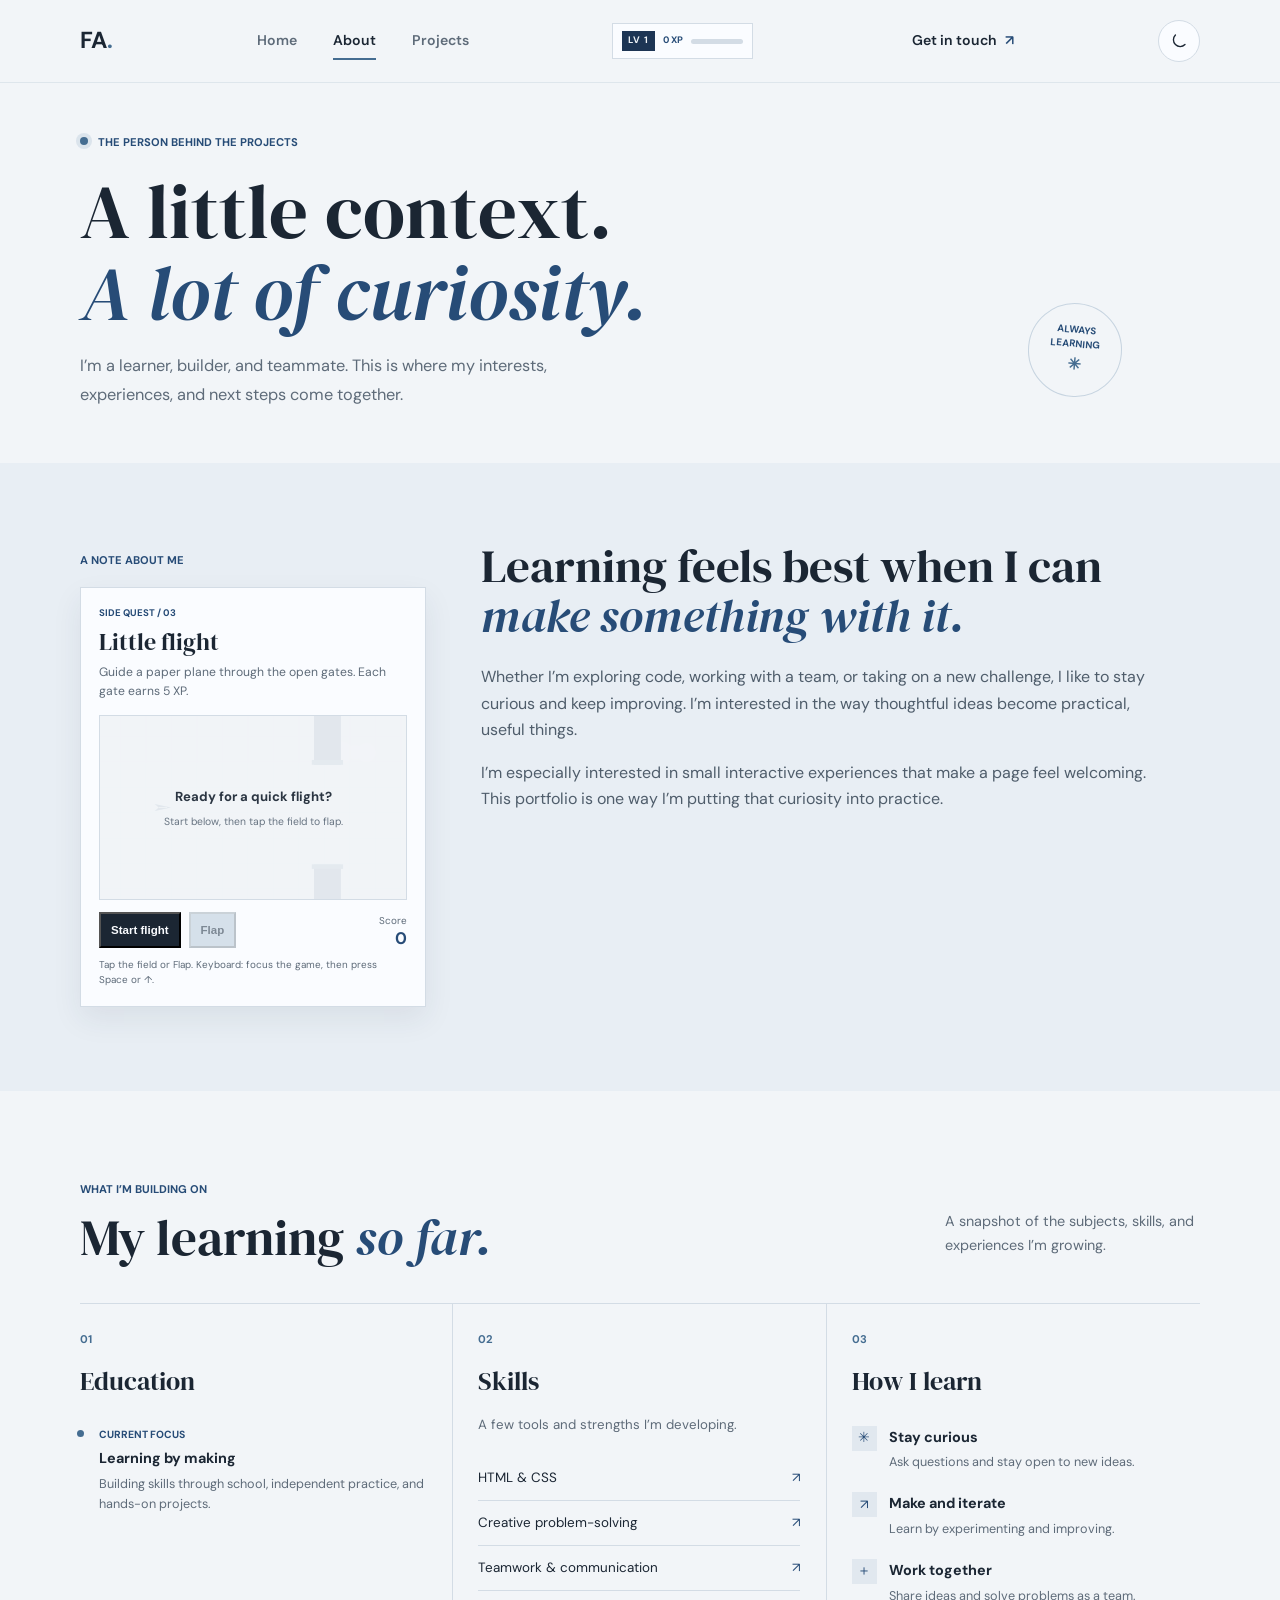
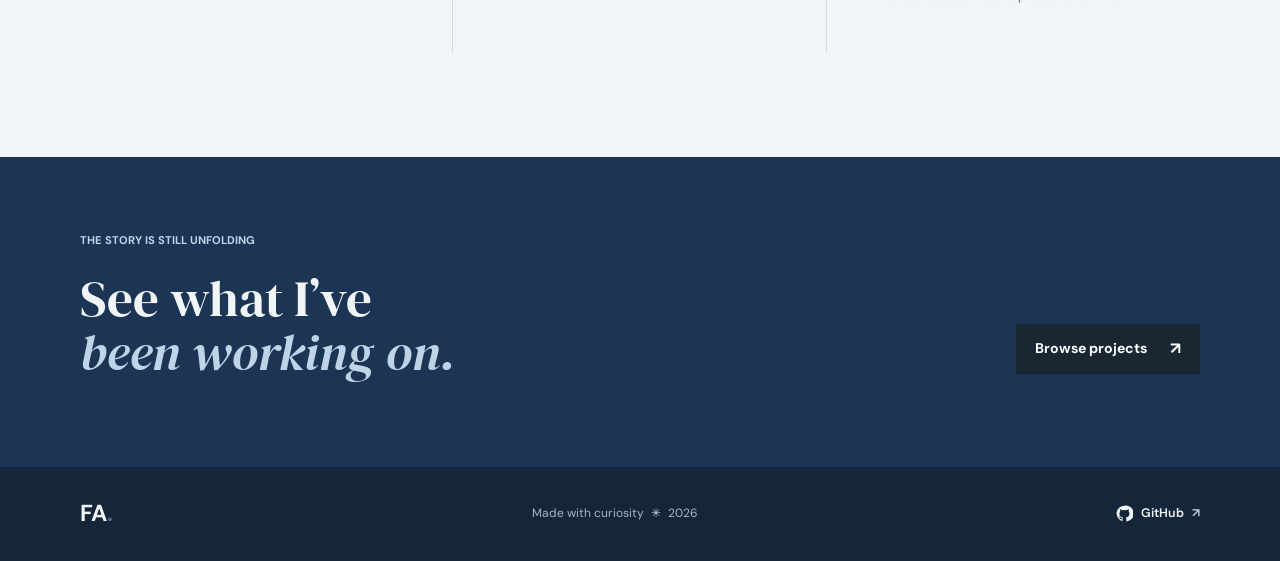
==== commit 6e49052c: "Added games and gamified the project" ====
--- a/about.html
+++ b/about.html
@@ -3,8 +3,9 @@
 <head>
   <meta charset="utf-8">
   <meta name="viewport" content="width=device-width, initial-scale=1">
-  <meta name="description" content="My academic background, skills, qualifications, and activities.">
+  <meta name="description" content="Farida Aslanova’s interests, developing skills, and approach to learning.">
   <title>About | Farida Aslanova</title>
+  <link rel="icon" type="image/svg+xml" href="favicon.svg">
   <script src="theme.js"></script>
   <link rel="preconnect" href="https://fonts.googleapis.com">
   <link rel="preconnect" href="https://fonts.gstatic.com" crossorigin>
@@ -54,7 +55,7 @@
         <aside class="about-aside">
           <p class="eyebrow">A NOTE ABOUT ME</p>
           <section class="flight-card" aria-labelledby="flight-title">
-            <p class="eyebrow">SIDE QUEST / 02</p>
+            <p class="eyebrow">SIDE QUEST / 03</p>
             <h3 id="flight-title">Little flight</h3>
             <p class="flight-description">Guide a paper plane through the open gates. Each gate earns 5 XP.</p>
             <div class="flight-stage">
@@ -83,7 +84,7 @@
         <div class="story-copy">
           <h2>Learning feels best when I can <em>make something with it.</em></h2>
           <p>Whether I’m exploring code, working with a team, or taking on a new challenge, I like to stay curious and keep improving. I’m interested in the way thoughtful ideas become practical, useful things.</p>
-          <p>Use this space to add a few details about what matters to you, what you’re working toward, and the experiences that have shaped you.</p>
+          <p>I’m especially interested in small interactive experiences that make a page feel welcoming. This portfolio is one way I’m putting that curiosity into practice.</p>
         </div>
       </div>
     </section>
@@ -102,15 +103,9 @@
           <h3>Education</h3>
           <div class="timeline-entry">
             <span class="timeline-dot"></span>
-            <p class="entry-date">YEAR – PRESENT</p>
-            <h4>School or program name</h4>
-            <p>Add your grade, subjects, or academic focus here.</p>
-          </div>
-          <div class="timeline-entry">
-            <span class="timeline-dot"></span>
-            <p class="entry-date">YEAR</p>
-            <h4>Course or learning milestone</h4>
-            <p>Add another relevant academic experience.</p>
+            <p class="entry-date">CURRENT FOCUS</p>
+            <h4>Learning by making</h4>
+            <p>Building skills through school, independent practice, and hands-on projects.</p>
           </div>
         </article>
         <article class="credential-block skills-block">
@@ -121,23 +116,22 @@
             <li><span>HTML &amp; CSS</span><span class="skill-mark">↗</span></li>
             <li><span>Creative problem-solving</span><span class="skill-mark">↗</span></li>
             <li><span>Teamwork &amp; communication</span><span class="skill-mark">↗</span></li>
-            <li><span>Add another skill</span><span class="skill-mark">↗</span></li>
           </ul>
         </article>
         <article class="credential-block experience-block">
           <span class="block-index">03</span>
-          <h3>Qualifications &amp; activities</h3>
+          <h3>How I learn</h3>
           <div class="activity-entry">
             <span class="activity-icon" aria-hidden="true">✳</span>
-            <div><h4>Certificate or qualification</h4><p>Issuer · Year</p></div>
+            <div><h4>Stay curious</h4><p>Ask questions and stay open to new ideas.</p></div>
           </div>
           <div class="activity-entry">
             <span class="activity-icon" aria-hidden="true">↗</span>
-            <div><h4>Club, team, or activity</h4><p>Your role · Year</p></div>
+            <div><h4>Make and iterate</h4><p>Learn by experimenting and improving.</p></div>
           </div>
           <div class="activity-entry">
             <span class="activity-icon" aria-hidden="true">＋</span>
-            <div><h4>Volunteer or community work</h4><p>What you contributed · Year</p></div>
+            <div><h4>Work together</h4><p>Share ideas and solve problems as a team.</p></div>
           </div>
         </article>
       </div>
@@ -155,7 +149,7 @@
   <footer class="site-footer">
     <div class="shell footer-inner">
       <a class="wordmark footer-mark" href="index.html" aria-label="Farida Aslanova home">FA<span>.</span></a>
-      <p>Made with curiosity <span aria-hidden="true">✳</span> <span>2026</span></p>
+      <p>Made with curiosity <span aria-hidden="true">✳</span> <span id="year">2026</span></p>
       <a class="github-link" href="https://github.com/faridaslanova01/mygithub" target="_blank" rel="noreferrer" aria-label="Visit my GitHub repository">
         <svg viewBox="0 0 24 24" aria-hidden="true"><path d="M12 .9a11.1 11.1 0 0 0-3.51 21.63c.56.1.76-.24.76-.54v-2.1c-3.1.67-3.76-1.32-3.76-1.32-.5-1.29-1.24-1.63-1.24-1.63-1.02-.7.08-.69.08-.69 1.12.08 1.71 1.15 1.71 1.15 1 .1.75 2.4 3.19 1.71.1-.73.39-1.23.7-1.52-2.48-.28-5.09-1.24-5.09-5.52 0-1.22.44-2.21 1.15-2.99-.12-.28-.5-1.42.11-2.95 0 0 .94-.3 3.05 1.14a10.6 10.6 0 0 1 5.55 0c2.11-1.44 3.05-1.14 3.05-1.14.61 1.53.23 2.67.11 2.95.71.78 1.14 1.77 1.14 2.99 0 4.29-2.61 5.23-5.1 5.51.4.35.76 1.03.76 2.08v3.08c0 .3.2.65.77.54A11.1 11.1 0 0 0 12 .9Z"/></svg>
         <span>GitHub</span><span aria-hidden="true">↗</span>
--- a/styles.css
+++ b/styles.css
@@ -209,8 +209,7 @@
 .star-target { position: absolute; z-index: 2; top: 50%; left: 50%; width: 56px; aspect-ratio: 1; display: grid; place-items: center; padding: 0; border: 1px solid var(--accent); border-radius: 50%; color: var(--accent-ink); background: var(--accent-soft); box-shadow: 0 0 0 7px var(--accent-glow), 0 8px 20px var(--shadow); cursor: pointer; font-size: 1.55rem; transform: translate(-50%, -50%) scale(.65); visibility: hidden; transition: left .18s cubic-bezier(.22, 1, .36, 1), top .18s cubic-bezier(.22, 1, .36, 1), transform .18s cubic-bezier(.22, 1, .36, 1), box-shadow .18s ease, visibility .18s; }
 .star-target:hover { box-shadow: 0 0 0 11px var(--accent-glow), 0 10px 24px var(--shadow); transform: translate(-50%, -50%) scale(1.08); }
 .star-target:active { transform: translate(-50%, -50%) scale(.92); }
-.star-game.is-active .star-target { visibility: visible; transform: translate(-50%, -50%) scale(1); }
-.star-game.is-active .star-target { animation: star-pulse 1.2s ease-in-out infinite alternate; }
+.star-game.is-active .star-target { visibility: visible; transform: translate(-50%, -50%) scale(1); animation: star-pulse 1.2s ease-in-out infinite alternate; }
 .star-game-overlay { position: absolute; z-index: 1; inset: 0; display: flex; flex-direction: column; align-items: center; justify-content: center; gap: 6px; padding: 20px; text-align: center; pointer-events: none; transition: opacity .25s ease, transform .25s ease; }
 .star-game.is-active .star-game-overlay { opacity: 0; transform: translateY(6px); }
 .star-game-overlay strong { color: var(--ink); font-size: .9rem; }
@@ -226,6 +225,29 @@
 .star-start { min-height: 42px; gap: 12px; padding-inline: 15px; font-size: .76rem; }
 .star-game-help { margin: -7px 0 0; color: var(--muted); font-size: .61rem; line-height: 1.5; }
 .star-game.is-active .star-start { background: var(--accent-soft); color: var(--accent-ink); }
+.sequence-quest { display: grid; grid-template-columns: minmax(0, .75fr) minmax(0, 1.25fr); align-items: center; gap: 30px; margin-top: 18px; padding: 24px; border: 1px solid var(--line); background: var(--white); box-shadow: 0 8px 24px var(--shadow); }
+.sequence-intro .eyebrow { margin-bottom: 8px; font-size: .6rem; }
+.sequence-intro h3, .codebreaker-intro h3 { margin-bottom: 9px; font-family: var(--serif); font-size: 1.7rem; font-weight: 400; line-height: 1.1; }
+.sequence-intro > p:last-child, .codebreaker-intro > p:last-child { max-width: 360px; margin: 0; color: var(--muted); font-size: .78rem; line-height: 1.6; }
+.sequence-layout { display: grid; grid-template-columns: minmax(0, 1.1fr) minmax(155px, .9fr); align-items: center; gap: 17px; }
+.sequence-pads { display: grid; grid-template-columns: repeat(2, minmax(0, 1fr)); gap: 8px; }
+.sequence-pad { min-width: 0; min-height: 78px; display: flex; flex-direction: column; align-items: center; justify-content: center; gap: 2px; padding: 8px; border: 1px solid var(--line); cursor: pointer; transition: transform .18s ease, box-shadow .18s ease, filter .18s ease; }
+.sequence-pad:disabled { cursor: wait; opacity: 1; }
+.sequence-pad:hover:not(:disabled) { transform: translateY(-2px); }
+.sequence-pad > span { font-size: 1.1rem; font-weight: 700; line-height: 1.1; }
+.sequence-pad small { font: 600 .58rem var(--sans); }
+.pad-north { color: var(--ink); background: var(--paper); }
+.pad-east { color: var(--ink); background: var(--stone); }
+.pad-south { color: var(--accent-ink); background: var(--accent-soft); }
+.pad-west { color: var(--footer-ink); background: var(--brand-deep); }
+.sequence-pad.is-lit { filter: brightness(1.12); transform: scale(.97); box-shadow: 0 0 0 4px var(--accent-glow), inset 0 0 0 2px var(--white); }
+.sequence-panel { display: grid; align-content: center; gap: 12px; }
+.sequence-status { min-height: 3em; margin: 0; color: var(--muted); font-size: .7rem; line-height: 1.5; }
+.sequence-stats { display: grid; grid-template-columns: repeat(2, minmax(0, 1fr)); gap: 7px; }
+.sequence-stats > div { padding: 8px 9px; color: var(--muted); background: var(--paper); font-size: .6rem; }
+.sequence-stats output { display: block; margin-top: 2px; color: var(--ink); font-size: .95rem; font-weight: 700; }
+.sequence-start { min-height: 40px; width: 100%; gap: 8px; padding-inline: 12px; font-size: .7rem; }
+.sequence-quest.is-over .sequence-status { color: var(--brand); }
 
 .page-intro { position: relative; min-height: 380px; display: flex; flex-direction: column; justify-content: center; padding-top: 49px; padding-bottom: 52px; }
 .page-intro h1 { margin-bottom: 18px; font-size: clamp(3.4rem, 6vw, 5.2rem); }
@@ -305,7 +327,6 @@
 .project-image-one img { filter: saturate(.72); }
 .project-image-two img { filter: saturate(.78); }
 .project-image-three img { filter: saturate(.78); }
-.project-image-four img { filter: saturate(.66); }
 .image-index, .image-caption { position: absolute; z-index: 1; color: var(--ink); background: var(--white); font-size: .66rem; font-weight: 700; }
 .image-index { top: 13px; left: 13px; display: grid; width: 34px; aspect-ratio: 1; place-items: center; }
 .image-caption { right: 13px; bottom: 13px; padding: 6px 9px; }
@@ -316,11 +337,15 @@
 .project-copy > p:not(.eyebrow) { max-width: 410px; margin-bottom: 19px; color: var(--muted); font-size: .9rem; line-height: 1.75; }
 .project-link { display: inline-flex; align-items: center; gap: 11px; padding-bottom: 4px; border-bottom: 1px solid var(--orbit-line); color: var(--brand); font-size: .82rem; font-weight: 700; transition: color .3s ease, border-color .3s ease; }
 .project-link:hover { color: var(--accent); border-color: var(--accent); }
-.project-arcade { padding: 78px 0 88px; background: var(--band); }
+.project-arcade { position: relative; overflow: hidden; padding: 78px 0 88px; background: var(--band); }
+.project-arcade::before { position: absolute; inset: 0; background-image: linear-gradient(var(--grid-line) 1px, transparent 1px), linear-gradient(90deg, var(--grid-line) 1px, transparent 1px); background-size: 42px 42px; content: ""; mask-image: linear-gradient(130deg, #000 0%, transparent 76%); pointer-events: none; }
+.project-arcade > .shell { position: relative; z-index: 1; }
 .arcade-heading { display: flex; align-items: end; justify-content: space-between; gap: 32px; margin-bottom: 30px; }
 .arcade-heading .eyebrow { margin-bottom: 13px; }
 .arcade-note { max-width: 370px; margin-bottom: 7px; color: var(--muted); font-size: .9rem; line-height: 1.7; }
 .memory-game { display: grid; grid-template-columns: minmax(0, 1.3fr) minmax(230px, .7fr); gap: 20px; padding: 24px; border: 1px solid var(--line); background: var(--white); box-shadow: 0 10px 28px var(--shadow); }
+.memory-game-title { grid-column: 1 / -1; margin: 0; color: var(--ink); font-family: var(--serif); font-size: 1.5rem; font-weight: 400; line-height: 1.1; }
+.memory-game-title span { display: block; margin-bottom: 7px; color: var(--brand); font: 700 .58rem/1.4 var(--sans); letter-spacing: .05em; }
 .memory-grid { display: grid; grid-template-columns: repeat(4, minmax(0, 1fr)); gap: 10px; }
 .memory-tile { position: relative; min-width: 0; aspect-ratio: 1.15; padding: 0; border: 0; background: transparent; cursor: pointer; perspective: 700px; transition: transform .35s cubic-bezier(.22, 1, .36, 1); }
 .memory-tile:hover:not(.is-matched) { transform: translateY(-2px); }
@@ -362,6 +387,29 @@
 .reaction-help { min-height: 2.8em; margin: 0; color: var(--muted); font-size: .67rem; line-height: 1.5; }
 .reaction-stats { display: flex; flex-wrap: wrap; gap: 9px 22px; color: var(--muted); font-size: .65rem; }
 .reaction-stats output { margin-left: 4px; color: var(--brand); font-weight: 700; }
+.codebreaker-quest { display: grid; grid-template-columns: minmax(0, .7fr) minmax(0, 1.3fr); gap: 24px; margin-top: 18px; border: 1px solid var(--line); background: var(--white); box-shadow: 0 8px 24px var(--shadow); }
+.codebreaker-intro { display: flex; flex-direction: column; justify-content: center; padding: 24px; }
+.codebreaker-intro .eyebrow { margin-bottom: 8px; font-size: .6rem; }
+.codebreaker-game { display: grid; grid-template-columns: minmax(0, .95fr) minmax(0, 1.05fr); gap: 20px; padding: 24px; border-left: 1px solid var(--line); }
+.codebreaker-play, .codebreaker-status { display: grid; align-content: center; gap: 11px; }
+.codebreaker-slots { display: grid; grid-template-columns: repeat(3, minmax(0, 1fr)); gap: 8px; }
+.codebreaker-slot { min-height: 53px; display: grid; place-items: center; border: 1px solid var(--line); color: var(--brand); background: var(--paper); font-size: 1.3rem; }
+.codebreaker-keypad { display: grid; grid-template-columns: repeat(4, minmax(0, 1fr)); gap: 7px; }
+.code-symbol { min-width: 0; aspect-ratio: 1; display: grid; place-items: center; padding: 0; border: 1px solid var(--line); color: var(--brand-deep); background: var(--stone); cursor: pointer; font: 700 1rem var(--sans); transition: transform .2s ease, background-color .2s ease, box-shadow .2s ease; }
+.code-symbol:hover:not(:disabled) { transform: translateY(-2px); box-shadow: 0 5px 12px var(--shadow); }
+.code-symbol.is-selected { border-color: var(--accent); color: var(--accent-ink); background: var(--accent-soft); }
+.code-symbol:disabled { cursor: not-allowed; opacity: .46; }
+.codebreaker-actions { display: flex; gap: 8px; }
+.codebreaker-actions .button, .codebreaker-reset { min-height: 38px; gap: 7px; padding-inline: 11px; font-size: .68rem; }
+.codebreaker-undo { flex: 0 0 auto; }
+.codebreaker-submit { flex: 1; }
+.codebreaker-message { min-height: 3.2em; margin: 0; color: var(--muted); font-size: .7rem; line-height: 1.5; }
+.codebreaker-stats { display: flex; flex-wrap: wrap; gap: 8px 18px; color: var(--muted); font-size: .62rem; }
+.codebreaker-stats output { margin-left: 4px; color: var(--brand); font-weight: 700; }
+.codebreaker-history { max-height: 145px; overflow: auto; margin: 0; padding: 0 0 0 18px; color: var(--muted); font-size: .6rem; line-height: 1.7; }
+.codebreaker-history:empty { display: none; }
+.codebreaker-quest.is-cracked { border-color: var(--accent); animation: code-unlock .35s ease; }
+.codebreaker-quest.is-locked .codebreaker-message { color: var(--brand); }
 .project-end { padding-top: 83px; padding-bottom: 94px; }
 .project-end .eyebrow { margin-bottom: 15px; }
 .project-end h2 { margin-bottom: 26px; font-size: clamp(2.7rem, 4.5vw, 4.3rem); }
@@ -403,6 +451,8 @@
   .star-game-panel { display: grid; grid-template-columns: 1fr auto; align-items: center; gap: 12px 16px; }
   .star-game-badges, .star-game-panel h3, .star-game-panel > p:not(.star-game-help), .star-game-stats, .star-game-help { grid-column: 1 / -1; }
   .star-start { grid-column: 1 / -1; }
+  .sequence-quest { grid-template-columns: 1fr; gap: 20px; padding: 20px; }
+  .sequence-layout { grid-template-columns: minmax(0, 1fr) minmax(170px, .8fr); }
   .next-step { padding-top: 70px; padding-bottom: 76px; }
   .page-intro { min-height: 340px; padding-top: 56px; padding-bottom: 50px; }
   .about-story { padding: 62px 0; }
@@ -422,9 +472,13 @@
   .project-stack { gap: 16px; }
   .project-arcade { padding: 62px 0 70px; }
   .memory-game { grid-template-columns: 1fr; gap: 18px; padding: 18px; }
+  .memory-game-title { grid-column: 1; }
   .memory-side { gap: 15px; padding: 18px 0 0; border-top: 1px solid var(--line); border-left: 0; }
   .memory-help { max-width: none; margin-top: -7px; }
   .reaction-quest { gap: 20px; padding: 18px; }
+  .codebreaker-quest { grid-template-columns: 1fr; gap: 0; }
+  .codebreaker-intro { padding: 20px 20px 0; }
+  .codebreaker-game { grid-template-columns: minmax(0, .9fr) minmax(0, 1.1fr); gap: 16px; padding: 20px; border-top: 1px solid var(--line); border-left: 0; }
   .project-end { padding-top: 66px; padding-bottom: 76px; }
 }
 
@@ -458,6 +512,9 @@
   .star-game-stats > div { padding: 8px 7px; font-size: .54rem; }
   .star-game-stats output { font-size: .92rem; }
   .star-game-badges { font-size: .55rem; }
+  .sequence-quest { gap: 17px; padding: 16px; }
+  .sequence-layout { grid-template-columns: 1fr; }
+  .sequence-pad { min-height: 68px; }
   .next-step-row { align-items: flex-start; flex-direction: column; gap: 22px; }
   .next-step .button { margin-bottom: 0; }
   .page-intro { min-height: 325px; }
@@ -479,6 +536,9 @@
   .memory-tile { aspect-ratio: .98; }
   .memory-side { gap: 13px; }
   .memory-stats > div { padding: 9px 10px; }
+  .codebreaker-intro { padding: 17px 17px 0; }
+  .codebreaker-game { grid-template-columns: 1fr; gap: 14px; padding: 17px; }
+  .codebreaker-play, .codebreaker-status { gap: 10px; }
   .reaction-quest { grid-template-columns: 1fr; gap: 15px; padding: 16px; }
   .reaction-trigger { min-height: 64px; }
   .footer-inner { min-height: 110px; flex-wrap: wrap; justify-content: space-between; padding-top: 20px; padding-bottom: 20px; }
@@ -569,6 +629,12 @@
 html.theme-transition .star-game-panel,
 html.theme-transition .star-game-stats > div,
 html.theme-transition .star-target,
+html.theme-transition .sequence-quest,
+html.theme-transition .sequence-pad,
+html.theme-transition .codebreaker-quest,
+html.theme-transition .codebreaker-game,
+html.theme-transition .codebreaker-slot,
+html.theme-transition .code-symbol,
 html.theme-transition .reaction-quest,
 html.theme-transition .reaction-trigger,
 html.theme-transition .memory-face,
@@ -609,6 +675,9 @@
 @keyframes signal-pulse {
   to { box-shadow: 0 0 0 10px var(--accent-glow), 0 0 22px var(--accent); }
 }
+@keyframes code-unlock {
+  50% { transform: scale(1.035); }
+}
 
 @media (prefers-reduced-motion: reduce) {
   *, *::before, *::after { scroll-behavior: auto !important; animation-duration: .01ms !important; animation-iteration-count: 1 !important; transition-duration: .01ms !important; }
